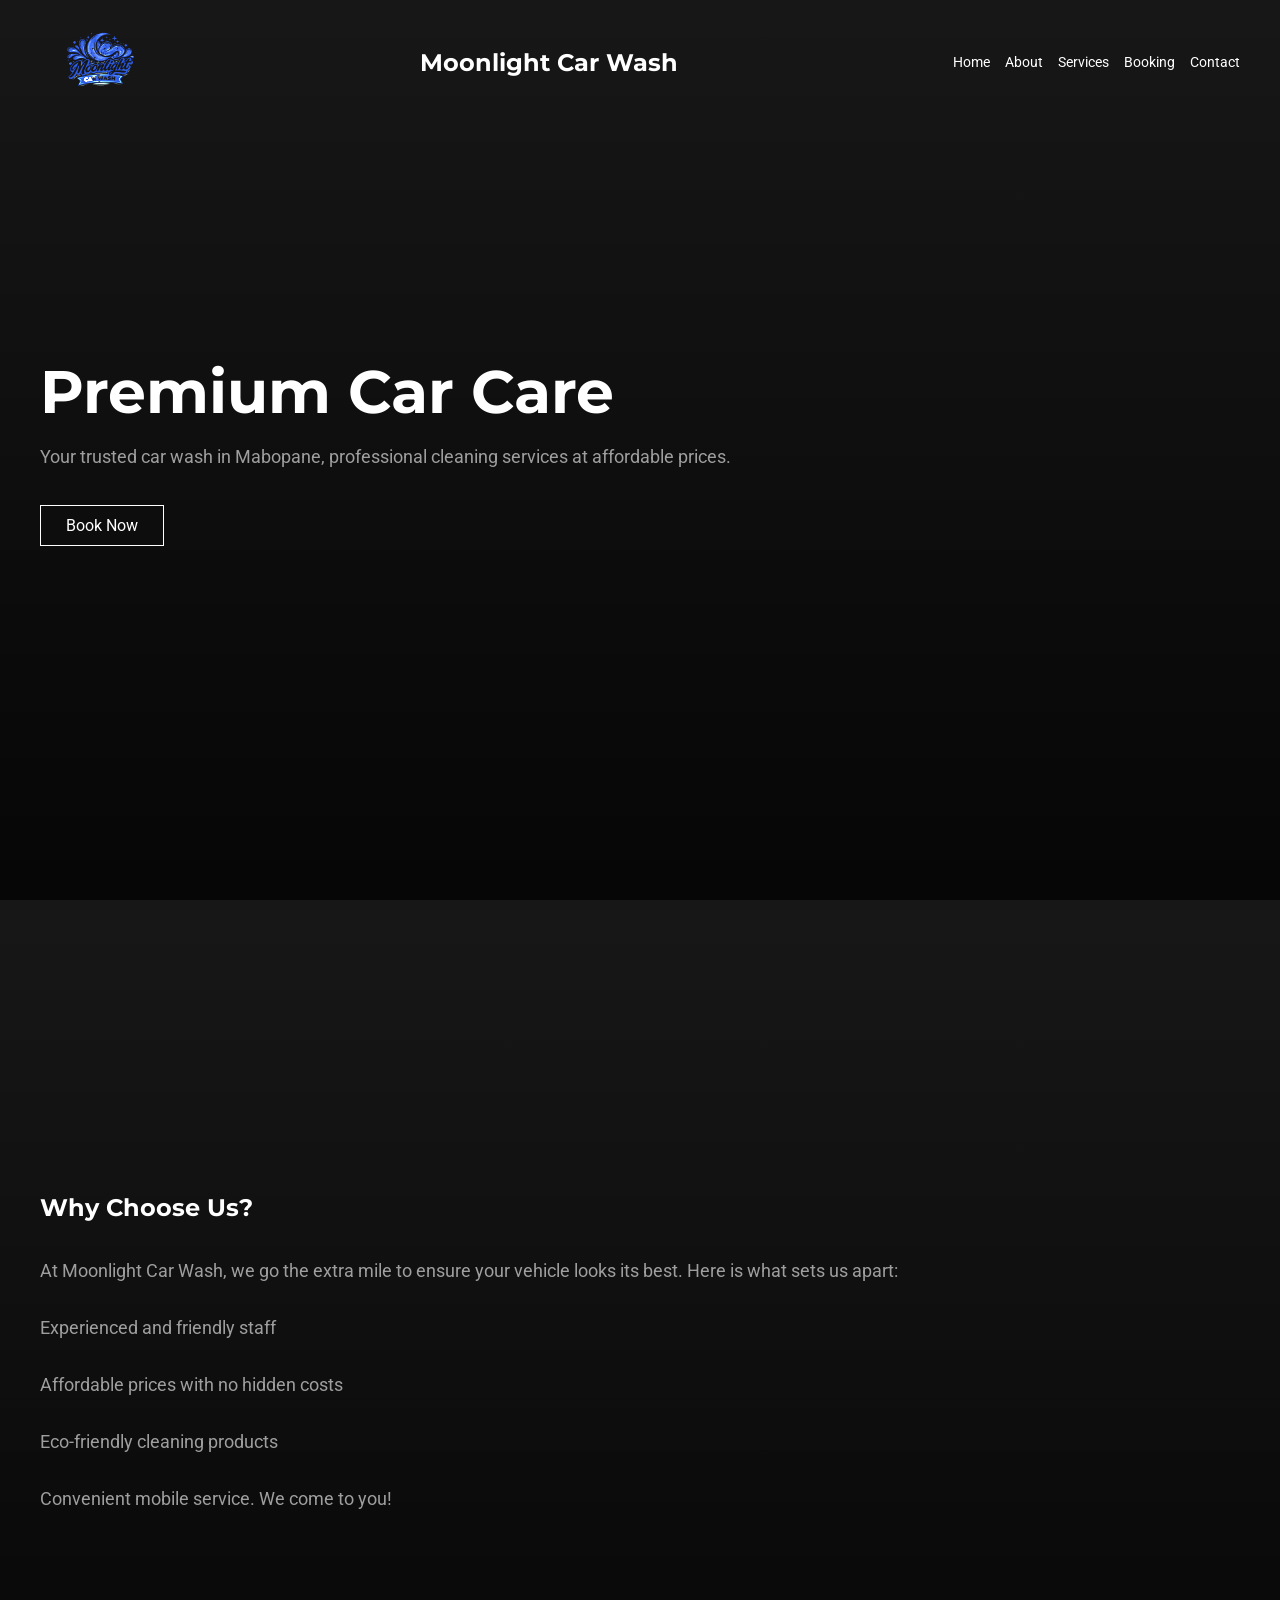
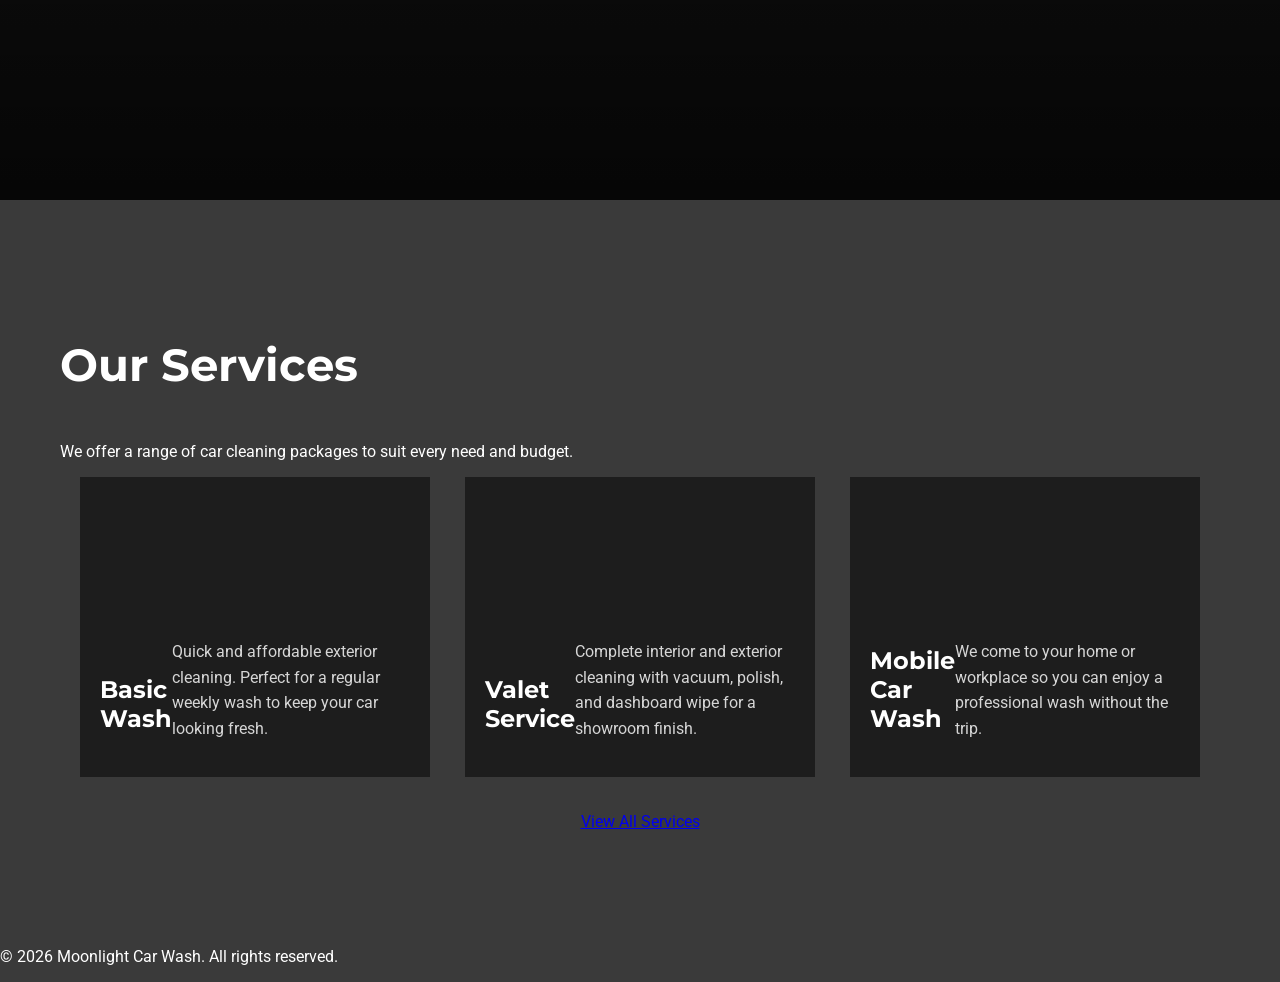
==== index.html @ 75561e0a "edited css and fixed errors" ====
<!DOCTYPE html>
<html lang="en">
<head> 
    <meta charset="UFT-8">
    <meta name="viewpoint" content="width=device-width, initial-scale=1.0">
    <title>Moonlight Car Wash</title>

    <!-- Font Awesome for social media icons -->
    <link rel="stylesheet" href="https://cdnjs.cloudflare.com/ajax/libs/font-awesome/6.5.0/css/all.min.css">
    <link rel="stylesheet" href="css/style.css">
    <link href="https://fonts.googleapis.com/css2?family=Montserrat:wght@400;700&family=Roboto&display=swap" rel="stylesheet">
    
</head>

<body>
    <!-- Header with logo and navigation menu -->

    <header id="header">
    <div class="logo">
        <img src="image/image-logo.png" style="width:120px; filter: brightness(3.5);" alt="logo">
    </div>

         <h2>Moonlight Car Wash</h2>
         <!-- Navigation links to all pages -->

         <nav> 
             <a href="index.html">Home</a>
             <a href="about.html">About</a>
             <a href="services.html">Services</a>
             <a href="booking.html">Booking</a>
             <a href="contact.html">Contact</a>
         </nav>
    </header>

    <!-- Hero section with tagline and booking link -->

    <section class="hero">
        <h1>Premium Car Care</h1>
        <p>Your trusted car wash in Mabopane, professional cleaning services at affordable prices.</p>
        <a href="booking.html" class="btn">Book Now</a>
    </section>

    <!-- Why Choose Us section -->

    <section class="hero">
        <h2>Why Choose Us?</h2>
        <p>At Moonlight Car Wash, we go the extra mile to ensure your vehicle looks its best. Here is what sets us apart:</p>
        <p>Experienced and friendly staff</p>
        <p>Affordable prices with no hidden costs</p>
        <p>Eco-friendly cleaning products</p>
        <p>Convenient mobile service. We come to you!</p>
    </section>

    <!-- Services overview section -->

    <section class="services">
        <h2>Our Services</h2>
        <p>We offer a range of car cleaning packages to suit every need and budget.</p>

        <div class="service-container">
   
            <div class=" service-box basic">
            <h3>Basic Wash</h3>
            <p>Quick and affordable exterior cleaning. Perfect for a regular weekly wash to keep your car looking fresh.</p>
        </div> 
  
        <div class="service-box valet">
            <h3>Valet Service</h3>
            <p>Complete interior and exterior cleaning with vacuum, polish, and dashboard wipe for a showroom finish.</p>
        </div>
        
        <div class="service-box mobile">
            <h3>Mobile Car Wash</h3>
            <p>We come to your home or workplace so you can enjoy a professional wash without the trip.</p>
        </div>
        <a href="services.html">View All Services</a>
    </section>


    <!-- Footer with copyright -->

    <footer>
        <p>&copy; 2026 Moonlight Car Wash. All rights reserved.</p>
    </footer>

  </body>
</html>
---- css/style.css ----
* {
    box-sizing: border-box;
}

body {
    margin: 0;
    font-family: 'Roboto', sans-serif;
    background-color: #3a3a3a;
    color: #ffffff;
    overflow-x: hidden;
}


h1, h2, h3 {
    font-family: 'Montserrat', sans-serif;
}


header {
    position: absolute;
    top: 0;
    width: 100%;

    display: flex;
    justify-content: space-between;
    align-items: center;

    padding: 20px 40px;
}


nav {
    display: flex;
    align-items: center;
}

nav a {
    color: #ffffff;
    margin-left: 15px;
    text-decoration: none;
    font-size: 14px;
}


.hero {
    height: 100vh;

    display: flex;
    flex-direction: column;
    justify-content: center;

    padding: 0 40px;

    background: linear-gradient(
        rgba(0,0,0,0.6),
        rgba(0,0,0,0.9)
    ),
    url("images/hero.jpg");

    background-size: cover;
    background-position: center;
}

.hero h1 {
    font-size: 60px;
    margin: 0;
}

.hero p {
    font-size: 18px;
    color: #9e9e9e;
}


.btn {
    margin-top: 20px;
    padding: 10px 25px;

    border: 1px solid #ffffff;
    background: transparent;
    color: #ffffff;

    text-decoration: none;
    display: inline-block;
    width: fit-content;
}

.btn:hover {
    background: #ffffff;
    color: #000000;
}


.services {
    padding: 100px 60px;
    background-color: #3a3a3a;
}

.services h2 {
    font-size: 45px;
    margin-bottom: 50px;
}


.service-container {
    display: flex;
    gap: 35px;
    justify-content: center;
    flex-wrap: wrap;
}


.service-box {
    width: 350px;
}


.service-box img {
    width: 100%;
    height: 250px;
    object-fit: cover;

    transition: 0.4s;
}

.service-box:hover img {
    transform: scale(1.03);
}


.service-box h3 {
    font-size: 24px;
    margin-top: 20px;
}

.service-box p {
    color: #d6d6d6;
    line-height: 1.6;
}

@media (max-width: 768px) {

    header {
        padding: 15px 20px;
    }

    nav {
        flex-wrap: wrap;
        justify-content: center;
    }

    nav a {
        margin: 8px;
        font-size: 12px;
    }

    .hero {
        padding: 0 20px;
    }

    .hero h1 {
        font-size: 35px;
    }

    .hero p {
        font-size: 14px;
    }

    .service-container {
        flex-direction: column;
        align-items: center;
    }

    .service-box {
        width: 90%;
    }
}

.service-box {
    width: 350px;
    height: 300px;

    display: flex;
    align-items: flex-end;
    padding: 20px;

    color: #ffffff;

    background-size: cover;
    background-position: center;

    position: relative;
    overflow: hidden;
}


.service-box::before {
    content: "";
    position: absolute;
    top: 0;
    left: 0;
    right: 0;
    bottom: 0;

    background: rgba(0, 0, 0, 0.5);
}


.service-box h3 {
    position: relative;
    z-index: 1;
    font-size: 24px;
}

.service-box p {
    position: relative;
    z-index: 1;


.basic {
    background-image: url("image/professional-washer-blue-uniform-washing-luxury-car-with-water-gun-open-air-car-wash.jpg");
}

.valet {
    background-image: url("image/car-wash-detailing-station (1).jpg");
}

.mobile {
        background-image:url("image/car-wash-detail.jpg");

}
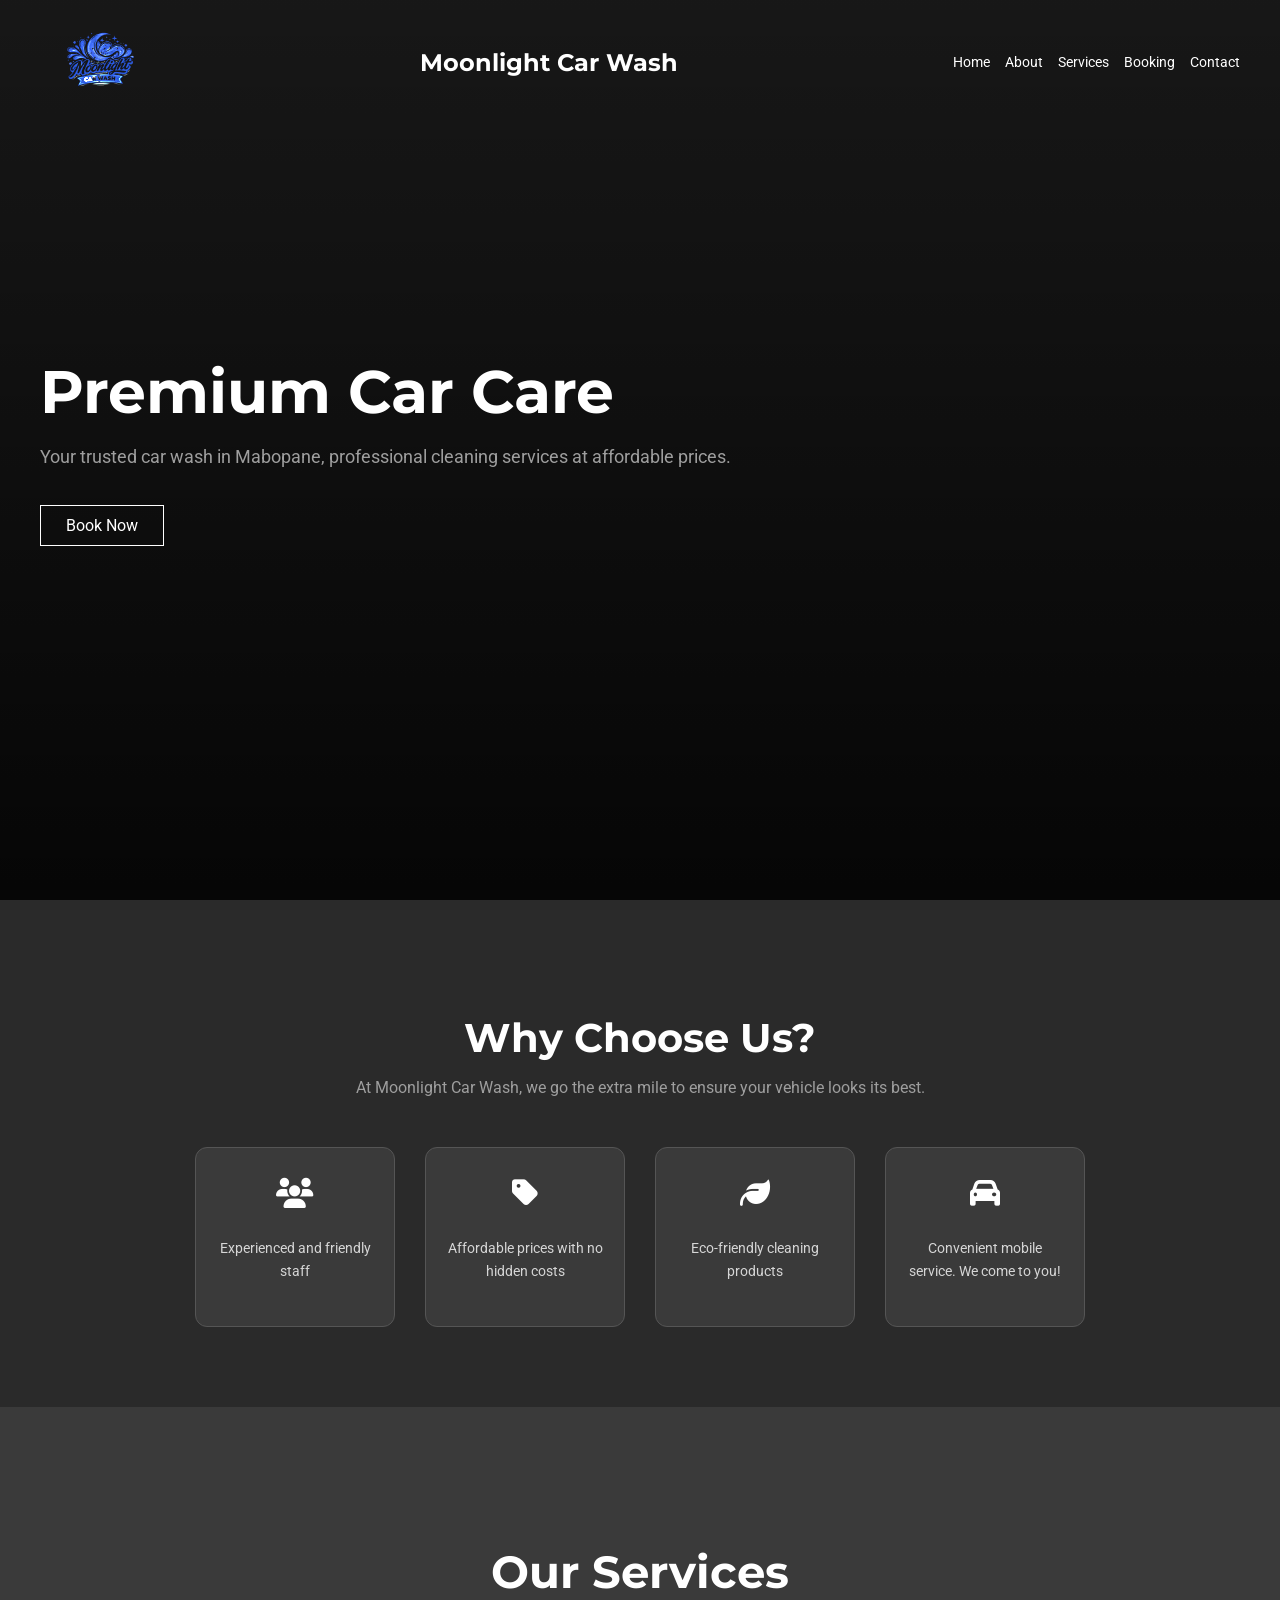
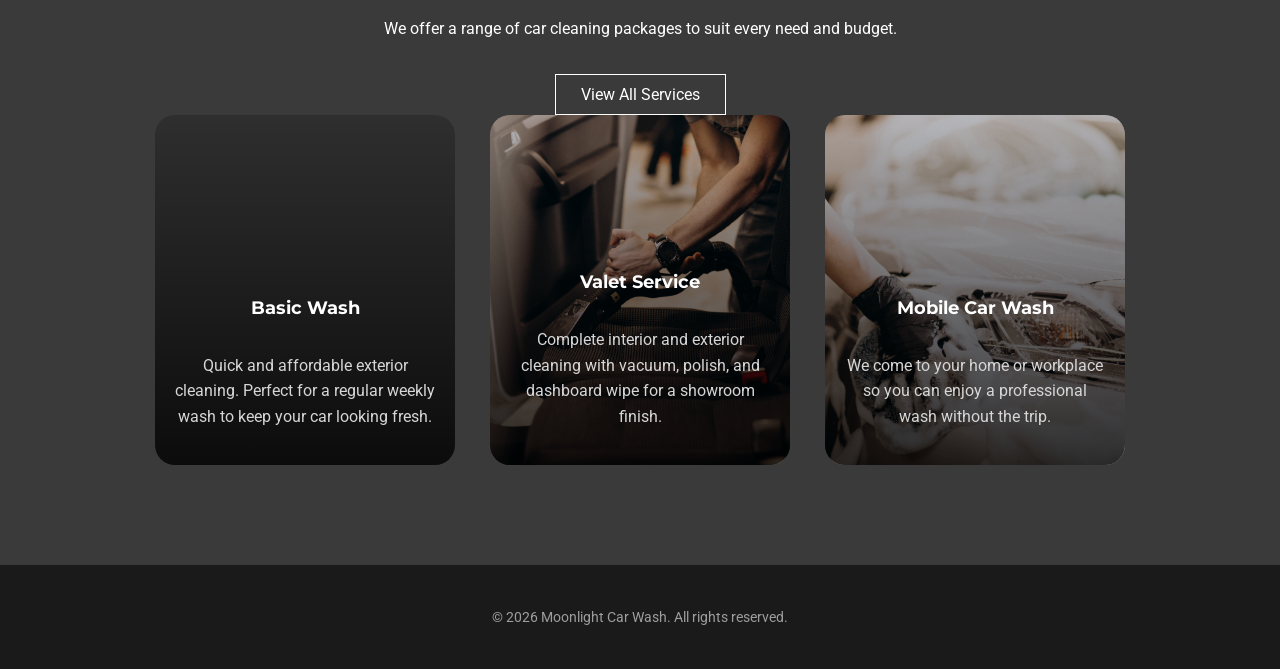
==== commit 14b7c3b9: "corrected css, htlm and renamed an image" ====
--- a/index.html
+++ b/index.html
@@ -1,38 +1,29 @@
 <!DOCTYPE html>
 <html lang="en">
 <head> 
-    <meta charset="UFT-8">
-    <meta name="viewpoint" content="width=device-width, initial-scale=1.0">
+    <meta charset="UTF-8">
+    <meta name="viewport" content="width=device-width, initial-scale=1.0">
     <title>Moonlight Car Wash</title>
-
-    <!-- Font Awesome for social media icons -->
     <link rel="stylesheet" href="https://cdnjs.cloudflare.com/ajax/libs/font-awesome/6.5.0/css/all.min.css">
     <link rel="stylesheet" href="css/style.css">
     <link href="https://fonts.googleapis.com/css2?family=Montserrat:wght@400;700&family=Roboto&display=swap" rel="stylesheet">
-    
 </head>
 
 <body>
-    <!-- Header with logo and navigation menu -->
 
-    <header id="header">
-    <div class="logo">
-        <img src="image/image-logo.png" style="width:120px; filter: brightness(3.5);" alt="logo">
-    </div>
-
-         <h2>Moonlight Car Wash</h2>
-         <!-- Navigation links to all pages -->
-
-         <nav> 
-             <a href="index.html">Home</a>
-             <a href="about.html">About</a>
-             <a href="services.html">Services</a>
-             <a href="booking.html">Booking</a>
-             <a href="contact.html">Contact</a>
-         </nav>
+    <header>
+        <div class="logo">
+            <img src="image/image-logo.png" style="width:120px; filter: brightness(3.5);" alt="logo">
+        </div>
+        <h2>Moonlight Car Wash</h2>
+        <nav> 
+            <a href="index.html">Home</a>
+            <a href="about.html">About</a>
+            <a href="services.html">Services</a>
+            <a href="booking.html">Booking</a>
+            <a href="contact.html">Contact</a>
+        </nav>
     </header>
-
-    <!-- Hero section with tagline and booking link -->
 
     <section class="hero">
         <h1>Premium Car Care</h1>
@@ -40,48 +31,53 @@
         <a href="booking.html" class="btn">Book Now</a>
     </section>
 
-    <!-- Why Choose Us section -->
-
-    <section class="hero">
+    <section class="why-us">
         <h2>Why Choose Us?</h2>
-        <p>At Moonlight Car Wash, we go the extra mile to ensure your vehicle looks its best. Here is what sets us apart:</p>
-        <p>Experienced and friendly staff</p>
-        <p>Affordable prices with no hidden costs</p>
-        <p>Eco-friendly cleaning products</p>
-        <p>Convenient mobile service. We come to you!</p>
+        <p>At Moonlight Car Wash, we go the extra mile to ensure your vehicle looks its best.</p>
+        <div class="why-container">
+            <div class="why-box">
+                <i class="fa fa-users"></i>
+                <p>Experienced and friendly staff</p>
+            </div>
+            <div class="why-box">
+                <i class="fa fa-tag"></i>
+                <p>Affordable prices with no hidden costs</p>
+            </div>
+            <div class="why-box">
+                <i class="fa fa-leaf"></i>
+                <p>Eco-friendly cleaning products</p>
+            </div>
+            <div class="why-box">
+                <i class="fa fa-car"></i>
+                <p>Convenient mobile service. We come to you!</p>
+            </div>
+        </div>
     </section>
-
-    <!-- Services overview section -->
 
     <section class="services">
         <h2>Our Services</h2>
         <p>We offer a range of car cleaning packages to suit every need and budget.</p>
+        <a href="services.html" class="btn">View All Services</a>
 
         <div class="service-container">
-   
-            <div class=" service-box basic">
-            <h3>Basic Wash</h3>
-            <p>Quick and affordable exterior cleaning. Perfect for a regular weekly wash to keep your car looking fresh.</p>
-        </div> 
-  
-        <div class="service-box valet">
-            <h3>Valet Service</h3>
-            <p>Complete interior and exterior cleaning with vacuum, polish, and dashboard wipe for a showroom finish.</p>
+            <div class="service-box basic">
+                <h3>Basic Wash</h3>
+                <p>Quick and affordable exterior cleaning. Perfect for a regular weekly wash to keep your car looking fresh.</p>
+            </div>
+            <div class="service-box valet">
+                <h3>Valet Service</h3>
+                <p>Complete interior and exterior cleaning with vacuum, polish, and dashboard wipe for a showroom finish.</p>
+            </div>
+            <div class="service-box mobile">
+                <h3>Mobile Car Wash</h3>
+                <p>We come to your home or workplace so you can enjoy a professional wash without the trip.</p>
+            </div>
         </div>
-        
-        <div class="service-box mobile">
-            <h3>Mobile Car Wash</h3>
-            <p>We come to your home or workplace so you can enjoy a professional wash without the trip.</p>
-        </div>
-        <a href="services.html">View All Services</a>
     </section>
-
-
-    <!-- Footer with copyright -->
 
     <footer>
         <p>&copy; 2026 Moonlight Car Wash. All rights reserved.</p>
     </footer>
 
-  </body>
+</body>
 </html>
--- a/css/style.css
+++ b/css/style.css
@@ -28,6 +28,10 @@
     align-items: center;
 
     padding: 20px 40px;
+}
+
+.page-content { 
+    margin-top: 100px;
 }
 
 
@@ -96,11 +100,12 @@
 .services {
     padding: 100px 60px;
     background-color: #3a3a3a;
+    text-align: center;
 }
 
 .services h2 {
     font-size: 45px;
-    margin-bottom: 50px;
+    margin-bottom: 20px;
 }
 
 
@@ -177,57 +182,113 @@
         width: 90%;
     }
 }
-
 .service-box {
-    width: 350px;
-    height: 300px;
-
-    display: flex;
-    align-items: flex-end;
+    width: 300px;
+    height: 350px;
+    border-radius: 20px;
+    overflow: hidden;
+    display: flex;
+    flex-direction: column;
+    justify-content: flex-end;
     padding: 20px;
-
-    color: #ffffff;
-
+    color: #ffffff;
     background-size: cover;
     background-position: center;
-
     position: relative;
-    overflow: hidden;
-}
-
+}
 
 .service-box::before {
     content: "";
     position: absolute;
-    top: 0;
-    left: 0;
-    right: 0;
-    bottom: 0;
-
-    background: rgba(0, 0, 0, 0.5);
-}
-
+    inset: 0;
+    background: linear-gradient(
+        to top,
+        rgba(0, 0, 0, 0.8),
+        rgba(0, 0, 0, 0.2)
+    );
+}
 
 .service-box h3 {
     position: relative;
     z-index: 1;
-    font-size: 24px;
+    font-size: 18px;
 }
 
 .service-box p {
     position: relative;
     z-index: 1;
-
+}
 
 .basic {
-    background-image: url("image/professional-washer-blue-uniform-washing-luxury-car-with-water-gun-open-air-car-wash.jpg");
+    background-image: url("../image/professional-washer-blue-uniform-washing-luxury-car-with-water-gun-open-air-car-wash.jpg");
 }
 
 .valet {
-    background-image: url("image/car-wash-detailing-station (1).jpg");
+    background-image: url("../image/car-wash-detailing-station (1).jpg");
 }
 
 .mobile {
-        background-image:url("image/car-wash-detail.jpg");
-
-}+    background-image: url("../image/car-wash-detail.jpg");
+}
+
+.section {
+    padding-top: 120px;
+}
+
+.service .btn {
+    margin-bottom: 40px;
+    display: inline-block;
+}
+
+.why-us {
+    padding: 80px 60px;
+    background-color: #2a2a2a;
+    text-align: center;
+}
+
+.why-us h2 {
+    font-size: 40px;
+    margin-bottom: 15px;
+}
+
+.why-us > p {
+    color: #9e9e9e;
+    margin-bottom: 50px;
+}
+
+.why-container {
+    display: flex;
+    justify-content: center;
+    gap: 30px;
+    flex-wrap: wrap;
+}
+
+.why-box {
+    background-color: #3a3a3a;
+    border: 1px solid #555;
+    border-radius: 12px;
+    padding: 30px 20px;
+    width: 200px;
+    text-align: center;
+}
+
+.why-box i {
+    font-size: 30px;
+    margin-bottom: 15px;
+    color: #ffffff;
+}
+
+.why-box p {
+    color: #d6d6d6;
+    font-size: 14px;
+    line-height: 1.6;
+}
+
+footer {
+    background-color: #1a1a1a;
+    text-align: center;
+    padding: 30px;
+    color: #9e9e9e;
+    font-size: 14px;
+}
+
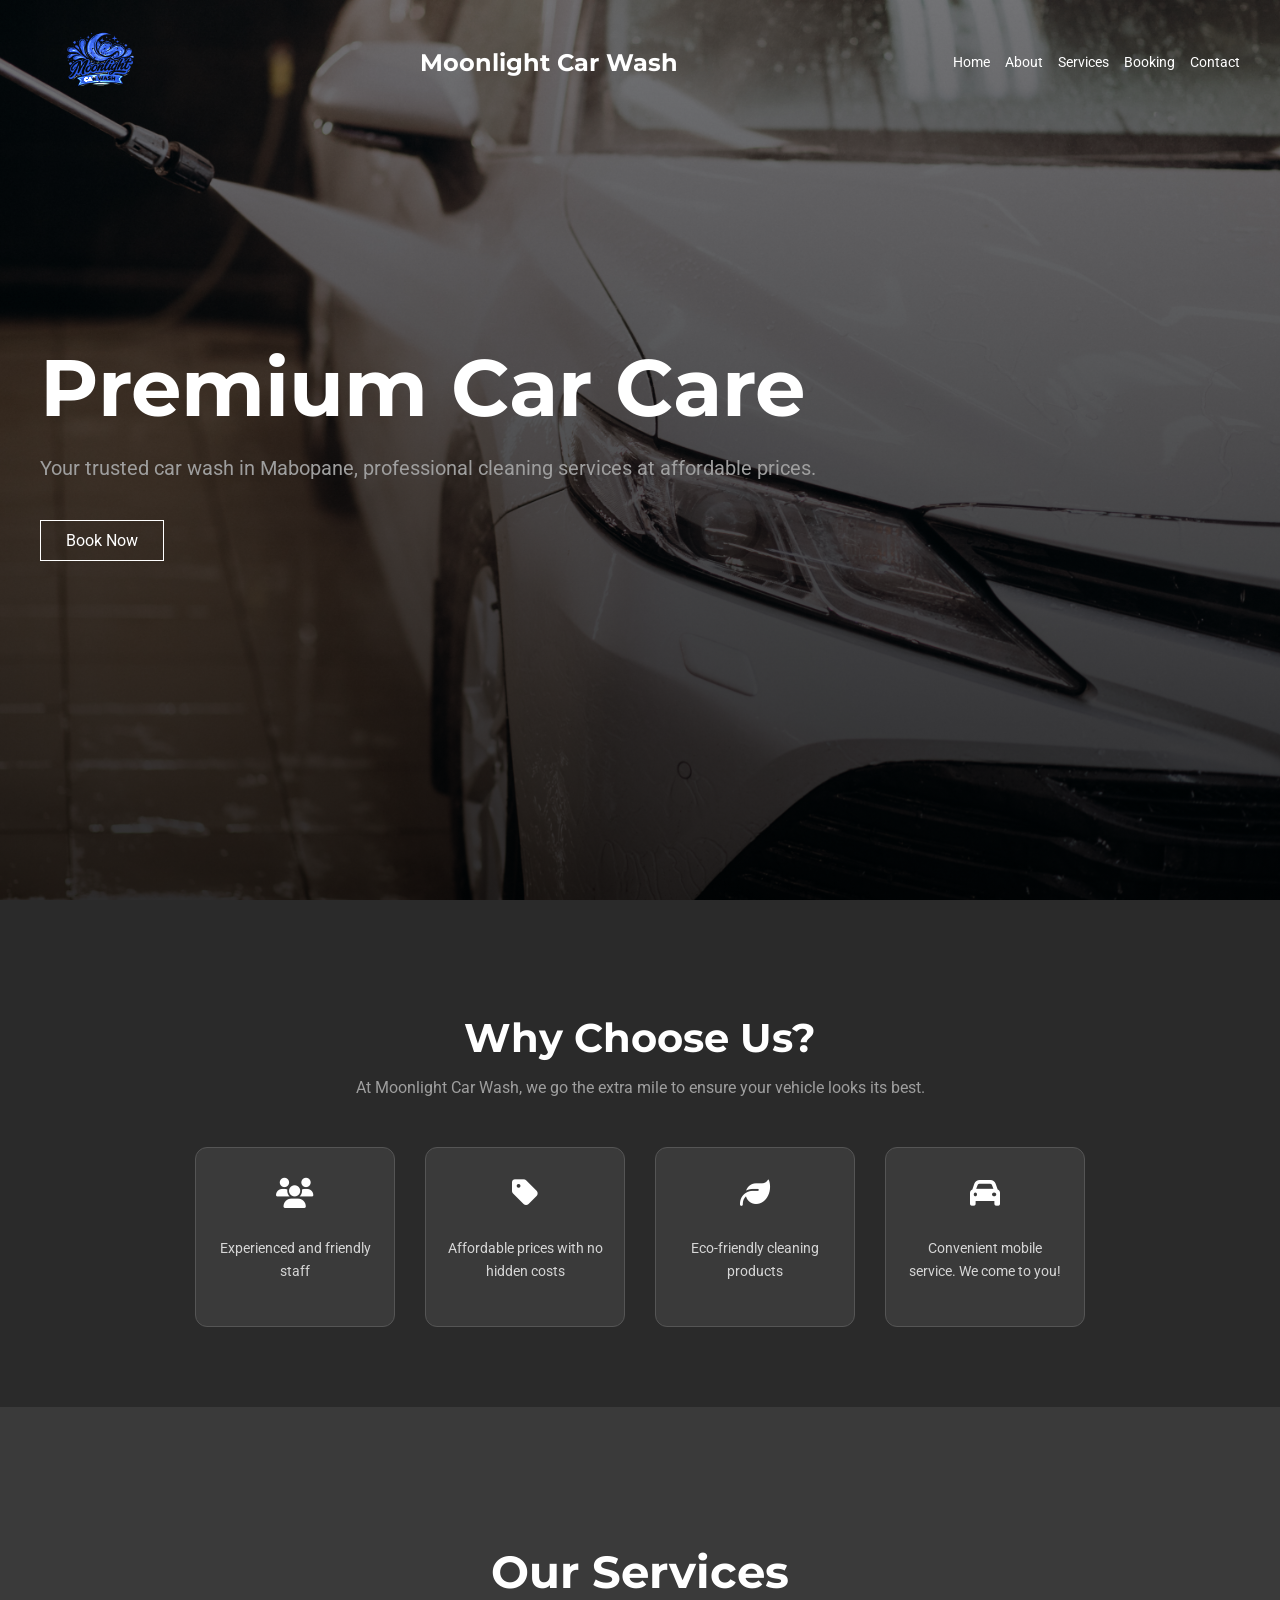
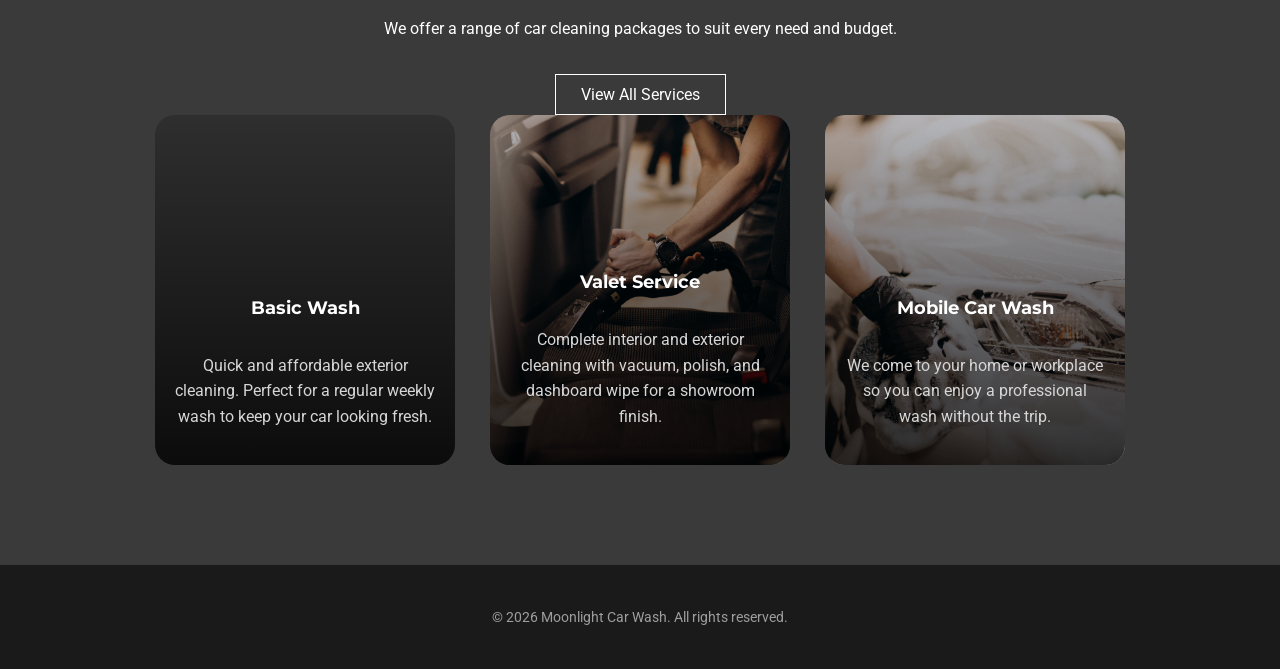
==== commit fb5e6cbe: "edited html by linking it to my javascript" ====
--- a/index.html
+++ b/index.html
@@ -16,7 +16,13 @@
             <img src="image/image-logo.png" style="width:120px; filter: brightness(3.5);" alt="logo">
         </div>
         <h2>Moonlight Car Wash</h2>
-        <nav> 
+
+        <div class="hamburger" id="hamburger">
+            <span></span>
+            <span></span>
+            <span></span>
+        </div>
+        <nav id="nav-menu"> 
             <a href="index.html">Home</a>
             <a href="about.html">About</a>
             <a href="services.html">Services</a>
@@ -79,5 +85,7 @@
         <p>&copy; 2026 Moonlight Car Wash. All rights reserved.</p>
     </footer>
 
+    <script src="javascript/script.js"></script>
+
 </body>
 </html>
--- a/css/style.css
+++ b/css/style.css
@@ -292,3 +292,585 @@
     font-size: 14px;
 }
 
+.hero {
+    height: 100vh;
+    display: flex;
+    flex-direction: column;
+    justify-content: center;
+    padding: 0 40px;
+    background: linear-gradient(
+        rgba(0,0,0,0.5),
+        rgba(0,0,0,0.8)
+    ),
+    url("../image/car-wash-spray.jpg");
+    background-size: cover;
+    background-position: center;
+}
+
+.hero h1 {
+    font-size: 80px;
+    margin: 0;
+}
+
+.hero p {
+    font-size: 20px;
+    color: #9e9e9e;
+}
+
+.page-content {
+    padding: 140px 60px 80px;
+}
+
+.page-content h1 {
+    font-size: 50px;
+    margin-bottom: 10px;
+}
+
+.page-subtitle {
+    color: #9e9e9e;
+    margin-bottom: 60px;
+    font-size: 16px;
+}
+
+.pricing-container {
+    display: flex;
+    flex-direction: column;
+    gap: 40px;
+}
+
+.pricing-box {
+    display: flex;
+    gap: 40px;
+    background-color: #2a2a2a;
+    border-radius: 16px;
+    overflow: hidden;
+    align-items: center;
+}
+
+.pricing-box img {
+    width: 350px;
+    height: 250px;
+    object-fit: cover;
+    flex-shrink: 0;
+}
+
+.pricing-info {
+    padding: 30px;
+}
+
+.pricing-info h2 {
+    font-size: 28px;
+    margin-bottom: 10px;
+}
+
+.pricing-info p {
+    color: #d6d6d6;
+    line-height: 1.6;
+}
+
+.pricing-info ul {
+    color: #d6d6d6;
+    line-height: 2;
+    padding-left: 20px;
+    margin-bottom: 20px;
+}
+
+.price {
+    font-size: 28px;
+    font-weight: bold;
+    color: #ffffff;
+    margin-bottom: 20px;
+}
+
+.additional-services {
+    margin-top: 80px;
+    text-align: center;
+}
+
+.additional-services h2 {
+    font-size: 36px;
+    margin-bottom: 40px;
+}
+
+.additional-container {
+    display: flex;
+    justify-content: center;
+    gap: 30px;
+    flex-wrap: wrap;
+}
+
+.additional-box {
+    background-color: #2a2a2a;
+    border-radius: 12px;
+    padding: 40px 30px;
+    width: 200px;
+    text-align: center;
+}
+
+.additional-box i {
+    font-size: 35px;
+    margin-bottom: 15px;
+    color: #ffffff;
+}
+
+.additional-box p {
+    color: #d6d6d6;
+    font-size: 16px;
+}
+
+@media (max-width: 768px) {
+    .pricing-box {
+        flex-direction: column;
+    }
+
+    .pricing-box img {
+        width: 100%;
+        height: 200px;
+    }
+
+    .page-content {
+        padding: 120px 20px 60px;
+    }
+}
+
+.about-hero {
+    background: linear-gradient(
+        rgba(0,0,0,0.6),
+        rgba(0,0,0,0.9)
+    ),
+    url("../image/car-wash-spray.jpg");
+    background-size: cover;
+    background-position: center;
+    height: 400px;
+    display: flex;
+    flex-direction: column;
+    justify-content: center;
+    align-items: center;
+    text-align: center;
+    padding: 0 40px;
+}
+
+.about-hero h1 {
+    font-size: 60px;
+    margin: 0;
+}
+
+.about-hero p {
+    color: #9e9e9e;
+    font-size: 18px;
+    margin-top: 15px;
+}
+
+.about-story {
+    padding: 80px 60px;
+    background-color: #2a2a2a;
+}
+
+.about-text h2 {
+    font-size: 36px;
+    margin-bottom: 20px;
+}
+
+.about-text p {
+    color: #d6d6d6;
+    line-height: 1.8;
+    margin-bottom: 20px;
+    max-width: 800px;
+}
+
+.about-cards {
+    display: flex;
+    gap: 30px;
+    padding: 80px 60px;
+    background-color: #3a3a3a;
+    flex-wrap: wrap;
+}
+
+.about-card {
+    flex: 1;
+    min-width: 280px;
+    background-color: #2a2a2a;
+    border-radius: 16px;
+    padding: 40px 30px;
+}
+
+.about-card i {
+    font-size: 35px;
+    margin-bottom: 20px;
+    color: #ffffff;
+}
+
+.about-card h2 {
+    font-size: 26px;
+    margin-bottom: 15px;
+}
+
+.about-card p {
+    color: #d6d6d6;
+    line-height: 1.8;
+}
+
+.about-values {
+    padding: 80px 60px;
+    background-color: #2a2a2a;
+    text-align: center;
+}
+
+.about-values h2 {
+    font-size: 40px;
+    margin-bottom: 50px;
+}
+
+.values-container {
+    display: flex;
+    justify-content: center;
+    gap: 30px;
+    flex-wrap: wrap;
+}
+
+.value-box {
+    background-color: #3a3a3a;
+    border-radius: 12px;
+    padding: 40px 25px;
+    width: 220px;
+    text-align: center;
+}
+
+.value-box i {
+    font-size: 35px;
+    margin-bottom: 15px;
+    color: #ffffff;
+}
+
+.value-box h3 {
+    font-size: 20px;
+    margin-bottom: 10px;
+}
+
+.value-box p {
+    color: #d6d6d6;
+    font-size: 14px;
+    line-height: 1.6;
+}
+
+@media (max-width: 768px) {
+    .about-hero h1 {
+        font-size: 40px;
+    }
+
+    .about-story,
+    .about-cards,
+    .about-values {
+        padding: 60px 20px;
+    }
+
+    .about-cards {
+        flex-direction: column;
+    }
+}
+
+.booking-hero {
+    background: linear-gradient(
+        rgba(0,0,0,0.6),
+        rgba(0,0,0,0.9)
+    ),
+    url("../image/car-wash-spray.jpg");
+    background-size: cover;
+    background-position: center;
+    height: 350px;
+    display: flex;
+    flex-direction: column;
+    justify-content: center;
+    align-items: center;
+    text-align: center;
+    padding: 0 40px;
+}
+
+.booking-hero h1 {
+    font-size: 55px;
+    margin: 0;
+}
+
+.booking-hero p {
+    color: #9e9e9e;
+    font-size: 18px;
+    margin-top: 15px;
+}
+
+.booking-section {
+    padding: 80px 60px;
+    background-color: #3a3a3a;
+    display: flex;
+    justify-content: center;
+}
+
+.booking-form {
+    background-color: #2a2a2a;
+    border-radius: 16px;
+    padding: 50px;
+    width: 100%;
+    max-width: 600px;
+}
+
+.booking-form h2 {
+    font-size: 28px;
+    margin-bottom: 30px;
+}
+
+.form-group {
+    margin-bottom: 25px;
+    display: flex;
+    flex-direction: column;
+}
+
+.form-group label {
+    font-size: 14px;
+    margin-bottom: 8px;
+    color: #9e9e9e;
+    font-family: 'Montserrat', sans-serif;
+}
+
+.form-group input,
+.form-group select,
+.form-group textarea {
+    background-color: #3a3a3a;
+    border: 1px solid #555;
+    border-radius: 8px;
+    padding: 12px 15px;
+    color: #ffffff;
+    font-size: 14px;
+    font-family: 'Roboto', sans-serif;
+    outline: none;
+}
+
+.form-group input:focus,
+.form-group select:focus,
+.form-group textarea:focus {
+    border-color: #ffffff;
+}
+
+.form-group textarea {
+    height: 120px;
+    resize: vertical;
+}
+
+.form-group select option {
+    background-color: #2a2a2a;
+}
+
+.booking-form .btn {
+    width: 100%;
+    text-align: center;
+    padding: 15px;
+    font-size: 16px;
+    cursor: pointer;
+    font-family: 'Montserrat', sans-serif;
+}
+
+@media (max-width: 768px) {
+    .booking-section {
+        padding: 60px 20px;
+    }
+
+    .booking-form {
+        padding: 30px 20px;
+    }
+
+    .booking-hero h1 {
+        font-size: 36px;
+    }
+}
+
+.contact-hero {
+    background: linear-gradient(
+        rgba(0,0,0,0.6),
+        rgba(0,0,0,0.9)
+    ),
+    url("../image/car-wash-spray.jpg");
+    background-size: cover;
+    background-position: center;
+    height: 350px;
+    display: flex;
+    flex-direction: column;
+    justify-content: center;
+    align-items: center;
+    text-align: center;
+    padding: 0 40px;
+}
+
+.contact-hero h1 {
+    font-size: 55px;
+    margin: 0;
+}
+
+.contact-hero p {
+    color: #9e9e9e;
+    font-size: 18px;
+    margin-top: 15px;
+}
+
+.contact-section {
+    display: flex;
+    gap: 40px;
+    padding: 80px 60px;
+    background-color: #3a3a3a;
+    flex-wrap: wrap;
+}
+
+.contact-info {
+    flex: 1;
+    min-width: 280px;
+    display: flex;
+    flex-direction: column;
+    gap: 30px;
+}
+
+.contact-info h2 {
+    font-size: 28px;
+    margin-bottom: 10px;
+}
+
+.contact-detail {
+    display: flex;
+    align-items: flex-start;
+    gap: 20px;
+    background-color: #2a2a2a;
+    border-radius: 12px;
+    padding: 20px;
+}
+
+.contact-detail i {
+    font-size: 22px;
+    color: #ffffff;
+    margin-top: 4px;
+}
+
+.contact-detail h3 {
+    font-size: 16px;
+    margin: 0 0 5px;
+}
+
+.contact-detail p {
+    color: #d6d6d6;
+    margin: 0;
+    font-size: 14px;
+}
+
+.social-links h3 {
+    font-size: 18px;
+    margin-bottom: 15px;
+}
+
+.social-icons {
+    display: flex;
+    gap: 15px;
+}
+
+.social-icons a {
+    background-color: #2a2a2a;
+    color: #ffffff;
+    width: 45px;
+    height: 45px;
+    border-radius: 50%;
+    display: flex;
+    align-items: center;
+    justify-content: center;
+    font-size: 18px;
+    text-decoration: none;
+    transition: background 0.3s;
+}
+
+.social-icons a:hover {
+    background-color: #ffffff;
+    color: #000000;
+}
+
+.contact-form {
+    flex: 1;
+    min-width: 280px;
+    background-color: #2a2a2a;
+    border-radius: 16px;
+    padding: 40px;
+}
+
+.contact-form h2 {
+    font-size: 28px;
+    margin-bottom: 30px;
+}
+
+.contact-form .btn {
+    width: 100%;
+    text-align: center;
+    padding: 15px;
+    font-size: 16px;
+    cursor: pointer;
+    font-family: 'Montserrat', sans-serif;
+}
+
+.map-section {
+    padding: 60px;
+    background-color: #2a2a2a;
+}
+
+.map-section h2 {
+    font-size: 36px;
+    margin-bottom: 30px;
+    text-align: center;
+}
+
+@media (max-width: 768px) {
+    .contact-section {
+        flex-direction: column;
+        padding: 60px 20px;
+    }
+
+    .contact-hero h1 {
+        font-size: 36px;
+    }
+
+    .map-section {
+        padding: 40px 20px;
+    }
+}
+
+.hamburger {
+    display: none;
+    flex-direction: column;
+    gap: 5px;
+    cursor: pointer;
+    z-index: 200;
+}
+
+.hamburger span {
+    width: 25px;
+    height: 3px;
+    background-color: #ffffff;
+}
+
+@media (max-width: 768px) {
+    .hamburger {
+        display: flex;
+    }
+
+    nav {
+        position: fixed;
+        top: 0;
+        right: -100%;
+        height: 100vh;
+        width: 250px;
+        background-color: #1a1a1a;
+        flex-direction: column;
+        justify-content: center;
+        align-items: center;
+        transition: right 0.4s ease;
+    }
+
+    nav.active {
+        right: 0;
+    }
+
+    nav a {
+        margin: 15px 0;
+        font-size: 18px;
+    }
+}
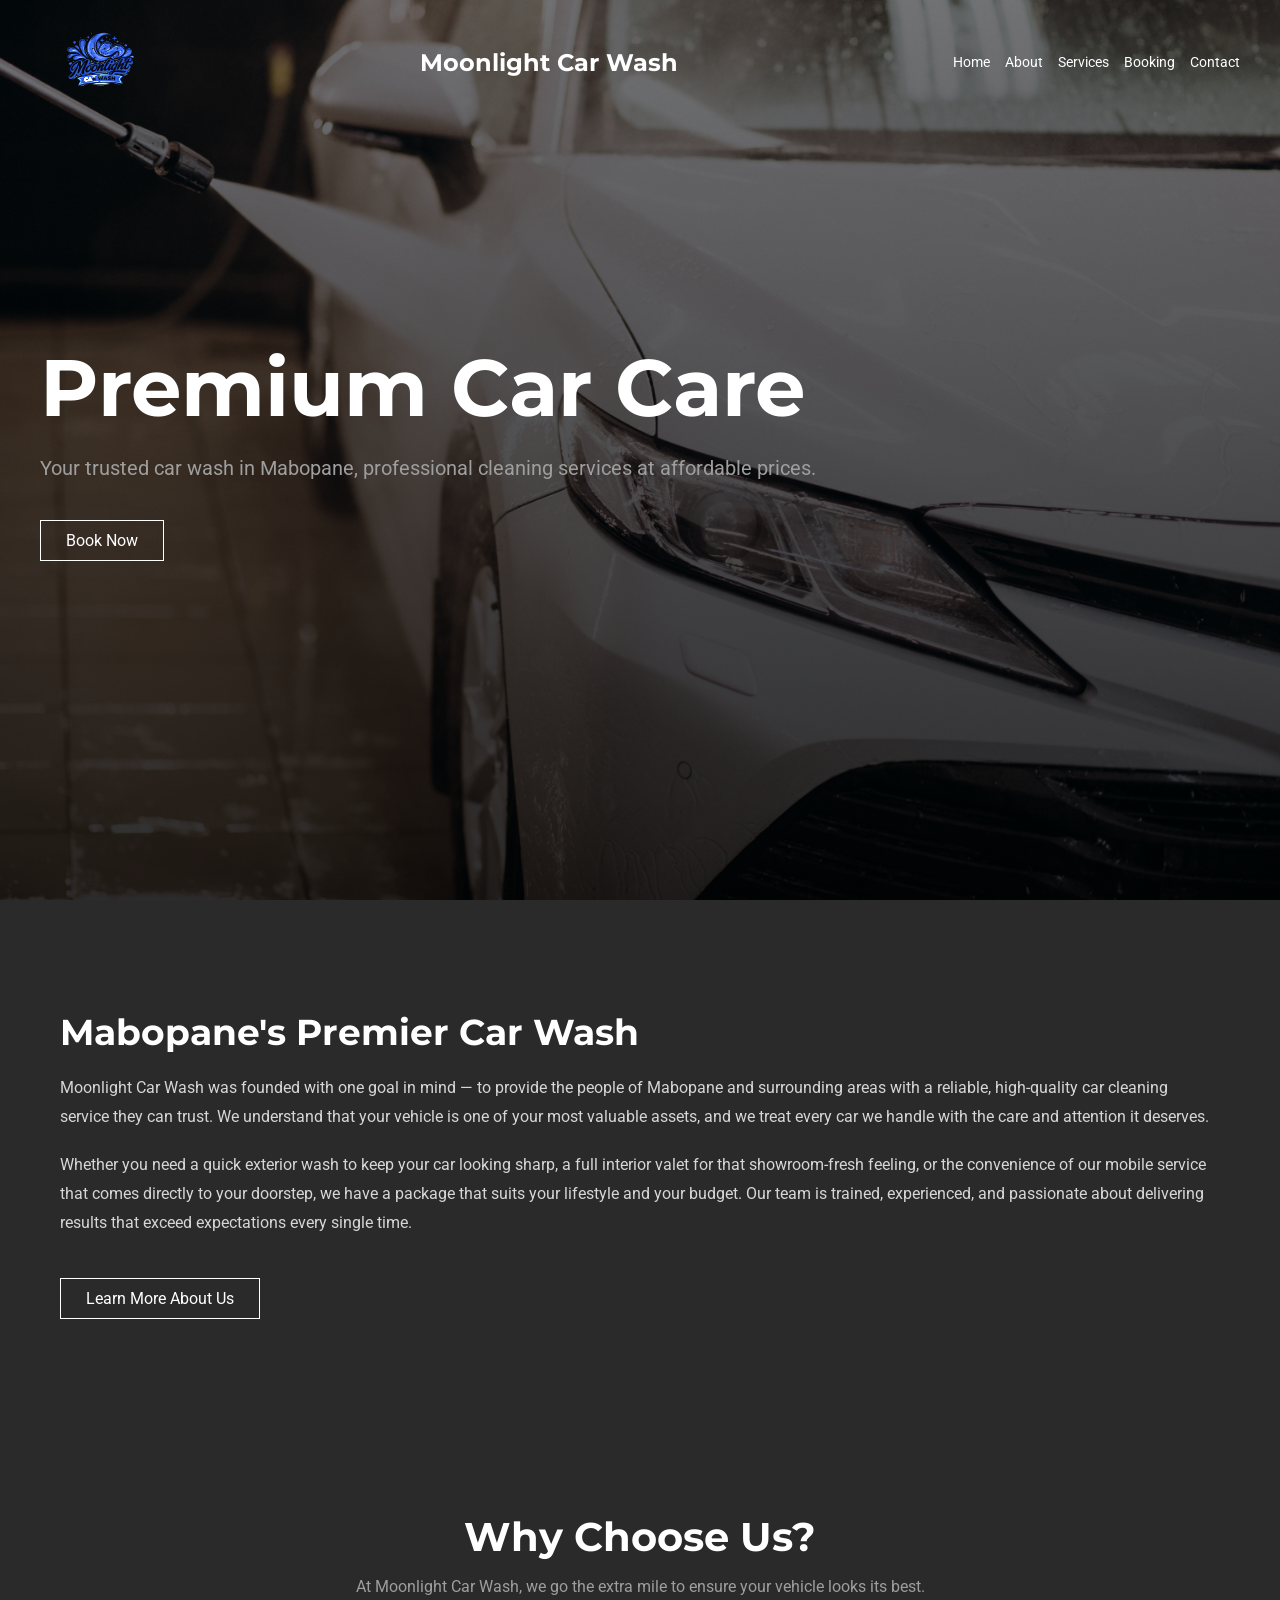
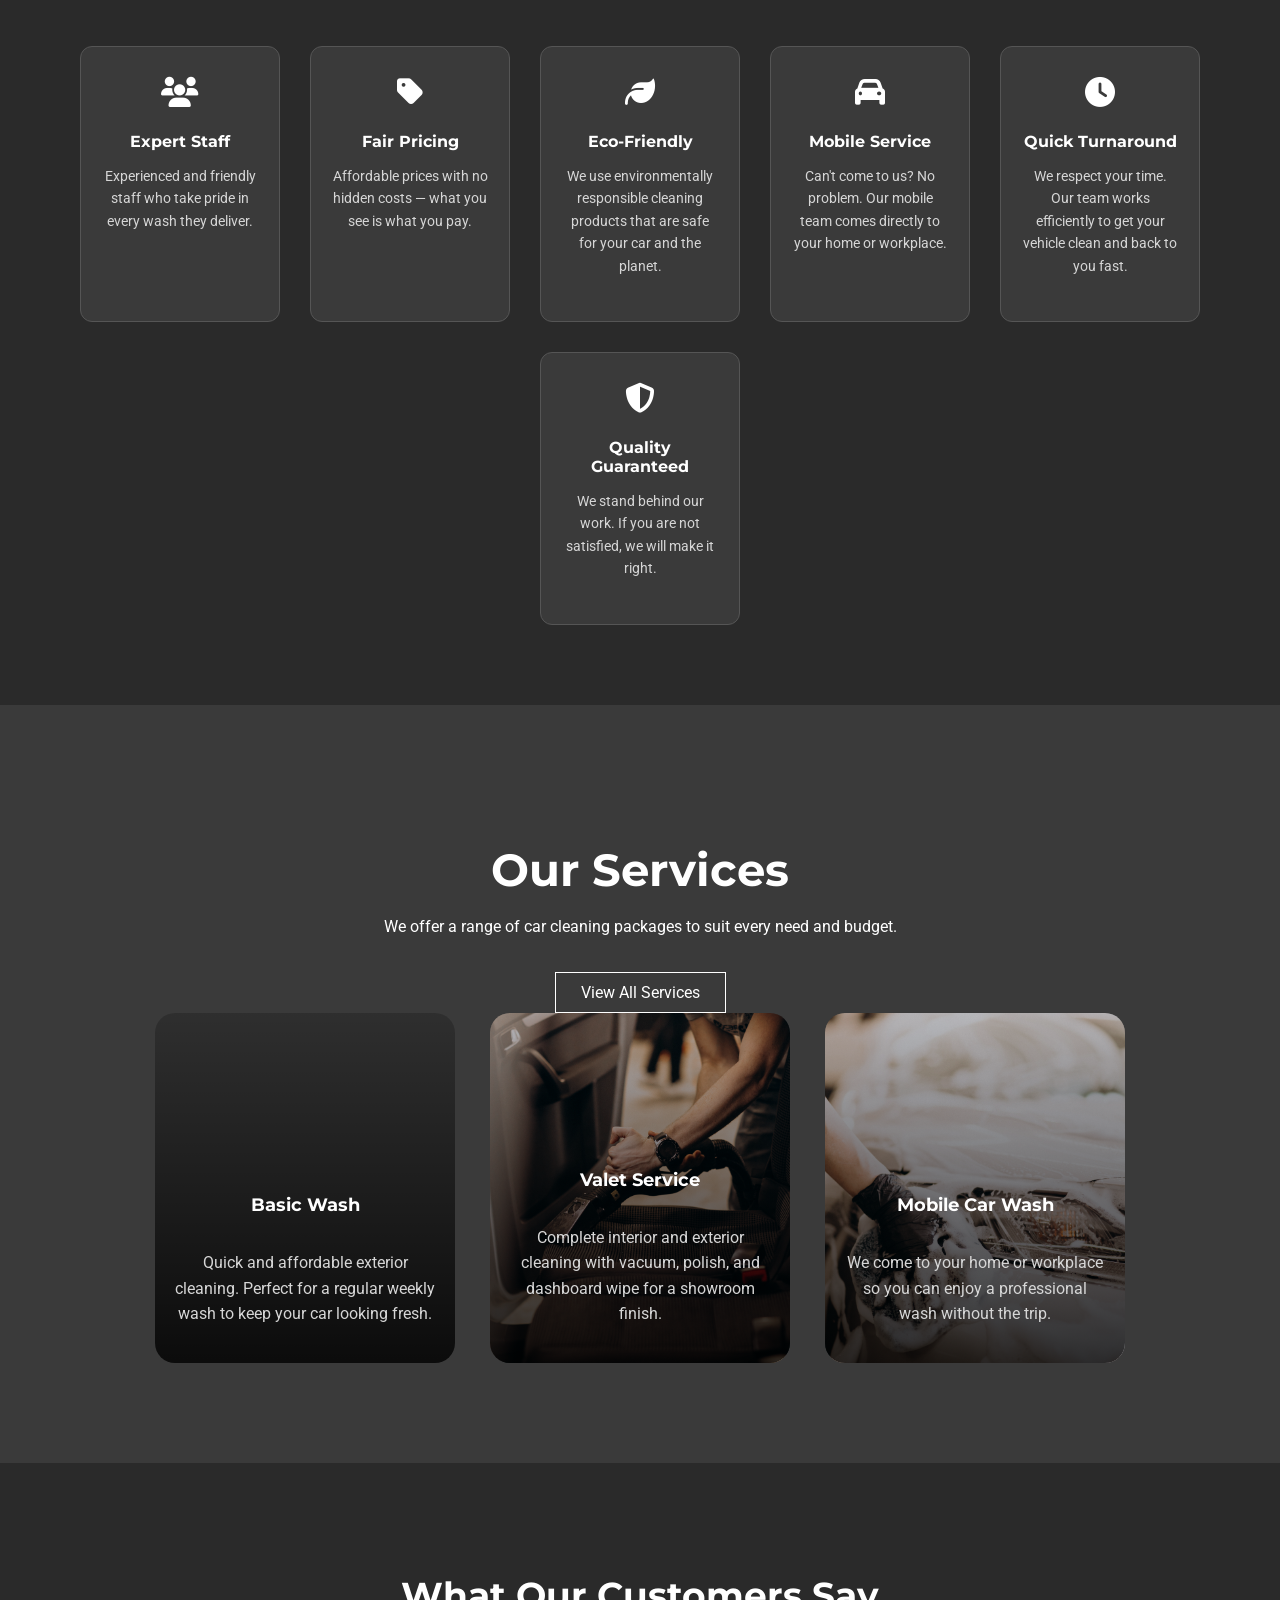
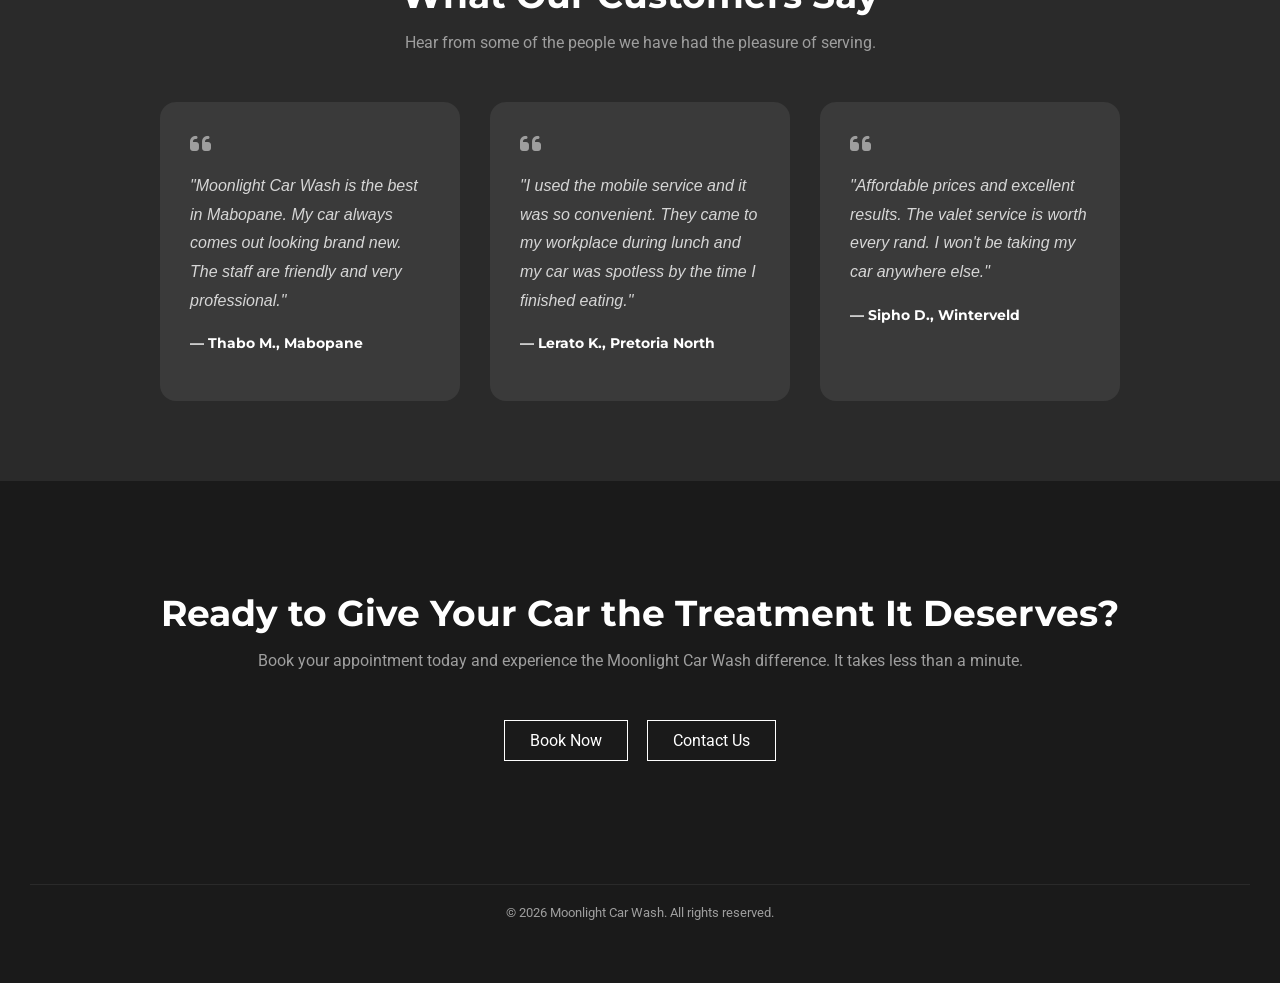
==== commit d126d0eb: "addede more content" ====
--- a/index.html
+++ b/index.html
@@ -3,7 +3,11 @@
 <head> 
     <meta charset="UTF-8">
     <meta name="viewport" content="width=device-width, initial-scale=1.0">
-    <title>Moonlight Car Wash</title>
+    <title>Moonlight Car Wash | Professional Car Cleaning in Mabopane</title>
+
+    <meta name="description" content="Moonlight Car Wash offers professional car cleaning services in Mabopane, including basic wash, valet service, and mobile car wash at affordable prices.">
+    <meta name="keywords" content="car wash Mabopane, mobile car wash, valet service, car cleaning South Africa">
+
     <link rel="stylesheet" href="https://cdnjs.cloudflare.com/ajax/libs/font-awesome/6.5.0/css/all.min.css">
     <link rel="stylesheet" href="css/style.css">
     <link href="https://fonts.googleapis.com/css2?family=Montserrat:wght@400;700&family=Roboto&display=swap" rel="stylesheet">
@@ -13,7 +17,7 @@
 
     <header>
         <div class="logo">
-            <img src="image/image-logo.png" style="width:120px; filter: brightness(3.5);" alt="logo">
+            <img src="image/image-logo.png" style="width:120px; filter: brightness(3.5);" alt="Moonlight Car Wash logo">
         </div>
         <h2>Moonlight Car Wash</h2>
 
@@ -32,37 +36,60 @@
     </header>
 
     <section class="hero">
-        <h1>Premium Car Care</h1>
-        <p>Your trusted car wash in Mabopane, professional cleaning services at affordable prices.</p>
+        <h1 class="fade-heading">Premium Car Care</h1>
+        <p class="fade-heading">Your trusted car wash in Mabopane, professional cleaning services at affordable prices.</p>
         <a href="booking.html" class="btn">Book Now</a>
     </section>
 
+    <section class="about-intro">
+        <div class="about-intro-content">
+            <h2 class="fade-heading">Mabopane's Premier Car Wash</h2>
+            <p>Moonlight Car Wash was founded with one goal in mind — to provide the people of Mabopane and surrounding areas with a reliable, high-quality car cleaning service they can trust. We understand that your vehicle is one of your most valuable assets, and we treat every car we handle with the care and attention it deserves.</p>
+            <p>Whether you need a quick exterior wash to keep your car looking sharp, a full interior valet for that showroom-fresh feeling, or the convenience of our mobile service that comes directly to your doorstep, we have a package that suits your lifestyle and your budget. Our team is trained, experienced, and passionate about delivering results that exceed expectations every single time.</p>
+            <a href="about.html" class="btn">Learn More About Us</a>
+        </div>
+    </section>
+
     <section class="why-us">
-        <h2>Why Choose Us?</h2>
-        <p>At Moonlight Car Wash, we go the extra mile to ensure your vehicle looks its best.</p>
+        <h2 class="fade-heading">Why Choose Us?</h2>
+        <p class="fade-heading">At Moonlight Car Wash, we go the extra mile to ensure your vehicle looks its best.</p>
         <div class="why-container">
             <div class="why-box">
                 <i class="fa fa-users"></i>
-                <p>Experienced and friendly staff</p>
+                <h3>Expert Staff</h3>
+                <p>Experienced and friendly staff who take pride in every wash they deliver.</p>
             </div>
             <div class="why-box">
                 <i class="fa fa-tag"></i>
-                <p>Affordable prices with no hidden costs</p>
+                <h3>Fair Pricing</h3>
+                <p>Affordable prices with no hidden costs — what you see is what you pay.</p>
             </div>
             <div class="why-box">
                 <i class="fa fa-leaf"></i>
-                <p>Eco-friendly cleaning products</p>
+                <h3>Eco-Friendly</h3>
+                <p>We use environmentally responsible cleaning products that are safe for your car and the planet.</p>
             </div>
             <div class="why-box">
                 <i class="fa fa-car"></i>
-                <p>Convenient mobile service. We come to you!</p>
+                <h3>Mobile Service</h3>
+                <p>Can't come to us? No problem. Our mobile team comes directly to your home or workplace.</p>
+            </div>
+            <div class="why-box">
+                <i class="fa fa-clock"></i>
+                <h3>Quick Turnaround</h3>
+                <p>We respect your time. Our team works efficiently to get your vehicle clean and back to you fast.</p>
+            </div>
+            <div class="why-box">
+                <i class="fa fa-shield-alt"></i>
+                <h3>Quality Guaranteed</h3>
+                <p>We stand behind our work. If you are not satisfied, we will make it right.</p>
             </div>
         </div>
     </section>
 
     <section class="services">
-        <h2>Our Services</h2>
-        <p>We offer a range of car cleaning packages to suit every need and budget.</p>
+        <h2 class="fade-heading">Our Services</h2>
+        <p class="fade-heading">We offer a range of car cleaning packages to suit every need and budget.</p>
         <a href="services.html" class="btn">View All Services</a>
 
         <div class="service-container">
@@ -81,8 +108,37 @@
         </div>
     </section>
 
+ <section class="testimonials">
+    <h2 class="fade-heading">What Our Customers Say</h2>
+    <p class="fade-heading">Hear from some of the people we have had the pleasure of serving.</p>
+    <div class="testimonial-container">
+        <div class="testimonial-box">
+            <i class="fa fa-quote-left"></i>
+            <p>"Moonlight Car Wash is the best in Mabopane. My car always comes out looking brand new. The staff are friendly and very professional."</p>
+            <h4>— Thabo M., Mabopane</h4>
+        </div>
+        <div class="testimonial-box">
+            <i class="fa fa-quote-left"></i>
+            <p>"I used the mobile service and it was so convenient. They came to my workplace during lunch and my car was spotless by the time I finished eating."</p>
+            <h4>— Lerato K., Pretoria North</h4>
+        </div>
+        <div class="testimonial-box">
+            <i class="fa fa-quote-left"></i>
+            <p>"Affordable prices and excellent results. The valet service is worth every rand. I won't be taking my car anywhere else."</p>
+            <h4>— Sipho D., Winterveld</h4>
+        </div>
+    </div>
+</section>
+
+    <section class="cta-section">
+        <h2 class="fade-heading">Ready to Give Your Car the Treatment It Deserves?</h2>
+        <p>Book your appointment today and experience the Moonlight Car Wash difference. It takes less than a minute.</p>
+        <a href="booking.html" class="btn">Book Now</a>
+        <a href="contact.html" class="btn" style="margin-left: 15px;">Contact Us</a>
+    </section>
+
     <footer>
-        <p>&copy; 2026 Moonlight Car Wash. All rights reserved.</p>
+                <p class="footer-bottom">&copy; 2026 Moonlight Car Wash. All rights reserved.</p>
     </footer>
 
     <script src="javascript/script.js"></script>
--- a/css/style.css
+++ b/css/style.css
@@ -873,4 +873,663 @@
         margin: 15px 0;
         font-size: 18px;
     }
+}
+
+.error-message {
+    color: #ff6b6b;
+    font-size: 12px;
+    margin-top: 5px;
+    display: block;
+    min-height: 16px;
+}
+
+.success-message {
+    color: #4caf50;
+    font-size: 14px;
+    margin-top: 15px;
+    text-align: center;
+    font-weight: bold;
+}
+
+.faq-section {
+    padding: 80px 60px;
+    background-color: #3a3a3a;
+}
+
+.faq-section h2 {
+    font-size: 36px;
+    text-align: center;
+    margin-bottom: 50px;
+}
+
+.accordion {
+    max-width: 700px;
+    margin: 0 auto;
+}
+
+.accordion-item {
+    background-color: #2a2a2a;
+    border-radius: 12px;
+    margin-bottom: 15px;
+    overflow: hidden;
+}
+
+.accordion-header {
+    width: 100%;
+    background: none;
+    border: none;
+    color: #ffffff;
+    font-family: 'Montserrat', sans-serif;
+    font-size: 16px;
+    padding: 20px 25px;
+    text-align: left;
+    cursor: pointer;
+    display: flex;
+    justify-content: space-between;
+    align-items: center;
+}
+
+.accordion-header i {
+    transition: transform 0.3s ease;
+}
+
+.accordion-header.active i {
+    transform: rotate(180deg);
+}
+
+.accordion-content {
+    max-height: 0;
+    overflow: hidden;
+    transition: max-height 0.3s ease;
+    padding: 0 25px;
+}
+
+.accordion-content p {
+    color: #d6d6d6;
+    line-height: 1.6;
+    padding-bottom: 20px;
+}
+
+.tabs {
+    display: flex;
+    justify-content: center;
+    gap: 15px;
+    margin-bottom: 40px;
+    flex-wrap: wrap;
+}
+
+.tab-btn {
+    background: transparent;
+    border: 1px solid #ffffff;
+    color: #ffffff;
+    padding: 10px 25px;
+    border-radius: 30px;
+    cursor: pointer;
+    font-family: 'Montserrat', sans-serif;
+    font-size: 14px;
+    transition: 0.3s;
+}
+
+.tab-btn.active,
+.tab-btn:hover {
+    background-color: #ffffff;
+    color: #000000;
+}
+
+.tab-content {
+    display: none;
+}
+
+.tab-content.active {
+    display: flex;
+}
+
+#addons.tab-content.active {
+    display: block;
+}
+
+.btn-outline {
+    background: transparent;
+    border: 1px solid #888;
+    color: #d6d6d6;
+    margin-left: 10px;
+}
+
+.btn-outline:hover {
+    background: #888;
+    color: #ffffff;
+}
+
+.modal-overlay {
+    display: none;
+    position: fixed;
+    top: 0;
+    left: 0;
+    width: 100%;
+    height: 100%;
+    background: rgba(0,0,0,0.7);
+    justify-content: center;
+    align-items: center;
+    z-index: 1000;
+}
+
+.modal-overlay.active {
+    display: flex;
+}
+
+.modal-box {
+    background-color: #2a2a2a;
+    border-radius: 16px;
+    padding: 40px;
+    max-width: 450px;
+    width: 90%;
+    position: relative;
+}
+
+.modal-close {
+    position: absolute;
+    top: 15px;
+    right: 20px;
+    background: none;
+    border: none;
+    color: #ffffff;
+    font-size: 22px;
+    cursor: pointer;
+}
+
+.modal-box h2 {
+    font-size: 24px;
+    margin-bottom: 15px;
+}
+
+.modal-box ul {
+    color: #d6d6d6;
+    line-height: 1.8;
+    padding-left: 20px;
+}
+
+.modal-box .duration {
+    color: #9e9e9e;
+    font-size: 14px;
+    margin-top: 15px;
+}
+
+.gallery-section {
+    padding: 80px 60px;
+    background-color: #2a2a2a;
+    text-align: center;
+}
+
+.gallery-section h2 {
+    font-size: 36px;
+    margin-bottom: 10px;
+}
+
+.gallery-section p {
+    color: #9e9e9e;
+    margin-bottom: 40px;
+}
+
+.gallery-grid {
+    display: grid;
+    grid-template-columns: repeat(auto-fit, minmax(220px, 1fr));
+    gap: 20px;
+    max-width: 1000px;
+    margin: 0 auto;
+}
+
+.gallery-img {
+    width: 100%;
+    height: 220px;
+    object-fit: cover;
+    border-radius: 12px;
+    cursor: pointer;
+    transition: transform 0.3s ease;
+}
+
+.gallery-img:hover {
+    transform: scale(1.03);
+}
+
+.lightbox-overlay {
+    display: none;
+    position: fixed;
+    top: 0;
+    left: 0;
+    width: 100%;
+    height: 100%;
+    background: rgba(0,0,0,0.9);
+    justify-content: center;
+    align-items: center;
+    z-index: 2000;
+}
+
+.lightbox-overlay.active {
+    display: flex;
+}
+
+.lightbox-overlay img {
+    max-width: 85%;
+    max-height: 85%;
+    border-radius: 8px;
+}
+
+.lightbox-close {
+    position: absolute;
+    top: 25px;
+    right: 35px;
+    background: none;
+    border: none;
+    color: #ffffff;
+    font-size: 35px;
+    cursor: pointer;
+}
+
+#map {
+    width: 100%;
+    height: 350px;
+    border-radius: 12px;
+}
+
+.leaflet-popup-content-wrapper {
+    background-color: #2a2a2a;
+    color: #ffffff;
+    border-radius: 8px;
+}
+
+.leaflet-popup-tip {
+    background-color: #2a2a2a;
+}
+
+.fade-heading {
+    opacity: 0;
+    transform: translateY(60px);
+    transition: opacity 0.9s ease, transform 0.9s ease;
+}
+
+.fade-heading.visible {
+    opacity: 1;
+    transform: translateY(0);
+}
+
+a, button {
+    transition: color 0.3s ease, background-color 0.3s ease, transform 0.15s ease;
+}
+
+nav a {
+    position: relative;
+}
+
+nav a:hover {
+    color: #9e9e9e;
+}
+
+nav a:active {
+    transform: scale(0.96);
+}
+
+.btn:active {
+    transform: scale(0.96);
+}
+
+.tab-btn:active,
+.accordion-header:active,
+.modal-close:active,
+.lightbox-close:active {
+    transform: scale(0.95);
+}
+
+.social-icons a:active {
+    transform: scale(0.92);
+}
+
+a:focus-visible,
+button:focus-visible {
+    outline: 2px solid #ffffff;
+    outline-offset: 3px;
+}
+
+.faq-search {
+    max-width: 500px;
+    margin: 0 auto 40px;
+    position: relative;
+}
+
+.faq-search input {
+    width: 100%;
+    padding: 14px 45px 14px 20px;
+    background-color: #2a2a2a;
+    border: 1px solid #555;
+    border-radius: 30px;
+    color: #ffffff;
+    font-size: 14px;
+    font-family: 'Roboto', sans-serif;
+    outline: none;
+}
+
+.faq-search input:focus {
+    border-color: #ffffff;
+}
+
+.faq-search i {
+    position: absolute;
+    right: 20px;
+    top: 50%;
+    transform: translateY(-50%);
+    color: #9e9e9e;
+}
+
+.no-results {
+    text-align: center;
+    color: #9e9e9e;
+    display: none;
+}
+
+.about-intro {
+    padding: 80px 60px;
+    background-color: #2a2a2a;
+    display: flex;
+    gap: 60px;
+    align-items: center;
+    flex-wrap: wrap;
+}
+
+.about-intro-image {
+    flex: 1;
+    min-width: 280px;
+}
+
+.about-intro-image img {
+    width: 100%;
+    height: 350px;
+    object-fit: cover;
+    border-radius: 16px;
+}
+
+.about-intro-content {
+    flex: 1;
+    min-width: 280px;
+}
+
+.about-intro-content h2 {
+    font-size: 36px;
+    margin-bottom: 20px;
+}
+
+.about-intro-content p {
+    color: #d6d6d6;
+    line-height: 1.8;
+    margin-bottom: 20px;
+}
+
+.testimonial-box img {
+    width: 100%;
+    height: 180px;
+    object-fit: cover;
+    border-radius: 12px;
+    margin-bottom: 20px;
+}
+
+@media (max-width: 768px) {
+    .about-intro {
+        flex-direction: column;
+        padding: 60px 20px;
+    }
+}
+
+.testimonials {
+    padding: 80px 60px;
+    background-color: #2a2a2a;
+    text-align: center;
+}
+
+.testimonials h2 {
+    font-size: 36px;
+    margin-bottom: 10px;
+}
+
+.testimonials > p {
+    color: #9e9e9e;
+    margin-bottom: 50px;
+}
+
+.testimonial-container {
+    display: flex;
+    gap: 30px;
+    justify-content: center;
+    flex-wrap: wrap;
+}
+
+.testimonial-box {
+    background-color: #3a3a3a;
+    border-radius: 16px;
+    padding: 30px;
+    max-width: 300px;
+    text-align: left;
+}
+
+.testimonial-box i {
+    font-size: 24px;
+    color: #9e9e9e;
+    margin-bottom: 15px;
+    display: block;
+}
+
+.testimonial-box p {
+    color: #d6d6d6;
+    line-height: 1.8;
+    font-style: italic;
+    margin-bottom: 15px;
+}
+
+.testimonial-box h4 {
+    color: #ffffff;
+    font-size: 14px;
+    font-family: 'Montserrat', sans-serif;
+}
+
+.cta-section {
+    padding: 80px 60px;
+    background-color: #1a1a1a;
+    text-align: center;
+}
+
+.cta-section h2 {
+    font-size: 36px;
+    margin-bottom: 15px;
+}
+
+.cta-section p {
+    color: #9e9e9e;
+    margin-bottom: 30px;
+    font-size: 16px;
+}
+
+.footer-content {
+    display: flex;
+    gap: 40px;
+    justify-content: center;
+    flex-wrap: wrap;
+    padding: 50px 60px 30px;
+    text-align: left;
+}
+
+.footer-col {
+    min-width: 200px;
+    max-width: 280px;
+}
+
+.footer-col h3 {
+    font-size: 16px;
+    margin-bottom: 15px;
+    font-family: 'Montserrat', sans-serif;
+}
+
+.footer-col p {
+    color: #9e9e9e;
+    font-size: 14px;
+    line-height: 1.8;
+}
+
+.footer-col ul {
+    list-style: none;
+    padding: 0;
+    margin: 0;
+}
+
+.footer-col ul li {
+    margin-bottom: 8px;
+}
+
+.footer-col ul li a {
+    color: #9e9e9e;
+    text-decoration: none;
+    font-size: 14px;
+    transition: color 0.3s;
+}
+
+.footer-col ul li a:hover {
+    color: #ffffff;
+}
+
+.footer-col i {
+    margin-right: 8px;
+    color: #9e9e9e;
+}
+
+.footer-bottom {
+    text-align: center;
+    padding: 20px;
+    border-top: 1px solid #2a2a2a;
+    color: #9e9e9e;
+    font-size: 13px;
+}
+
+.why-box h3 {
+    font-size: 16px;
+    margin: 10px 0 8px;
+    color: #ffffff;
+}
+
+@media (max-width: 768px) {
+    .testimonials,
+    .cta-section {
+        padding: 60px 20px;
+    }
+
+    .footer-content {
+        flex-direction: column;
+        align-items: center;
+        padding: 40px 20px 20px;
+        text-align: center;
+    }
+}
+
+.about-stats {
+    padding: 60px;
+    background-color: #1a1a1a;
+}
+
+.stats-container {
+    display: flex;
+    justify-content: center;
+    gap: 40px;
+    flex-wrap: wrap;
+    text-align: center;
+}
+
+.stat-box h2 {
+    font-size: 48px;
+    margin: 0;
+    color: #ffffff;
+}
+
+.stat-box p {
+    color: #9e9e9e;
+    font-size: 14px;
+    margin-top: 5px;
+}
+
+.about-team {
+    padding: 80px 60px;
+    background-color: #3a3a3a;
+    max-width: 800px;
+    margin: 0 auto;
+    text-align: center;
+}
+
+.about-team h2 {
+    font-size: 36px;
+    margin-bottom: 20px;
+}
+
+.about-team p {
+    color: #d6d6d6;
+    line-height: 1.8;
+    margin-bottom: 20px;
+}
+
+@media (max-width: 768px) {
+    .about-stats {
+        padding: 40px 20px;
+    }
+
+    .about-team {
+        padding: 60px 20px;
+    }
+}
+
+.services-why {
+    padding: 80px 60px;
+    background-color: #2a2a2a;
+    text-align: center;
+}
+
+.services-why h2 {
+    font-size: 36px;
+    margin-bottom: 50px;
+}
+
+.services-why-container {
+    display: flex;
+    justify-content: center;
+    gap: 30px;
+    flex-wrap: wrap;
+}
+
+.services-why-box {
+    background-color: #3a3a3a;
+    border-radius: 12px;
+    padding: 30px 20px;
+    width: 220px;
+    text-align: center;
+}
+
+.services-why-box i {
+    font-size: 30px;
+    margin-bottom: 15px;
+    color: #ffffff;
+}
+
+.services-why-box h3 {
+    font-size: 16px;
+    margin-bottom: 10px;
+}
+
+.services-why-box p {
+    color: #d6d6d6;
+    font-size: 14px;
+    line-height: 1.6;
+}
+
+.additional-box h3 {
+    font-size: 16px;
+    margin: 10px 0 8px;
+    color: #ffffff;
+}
+
+@media (max-width: 768px) {
+    .services-why {
+        padding: 60px 20px;
+    }
 }
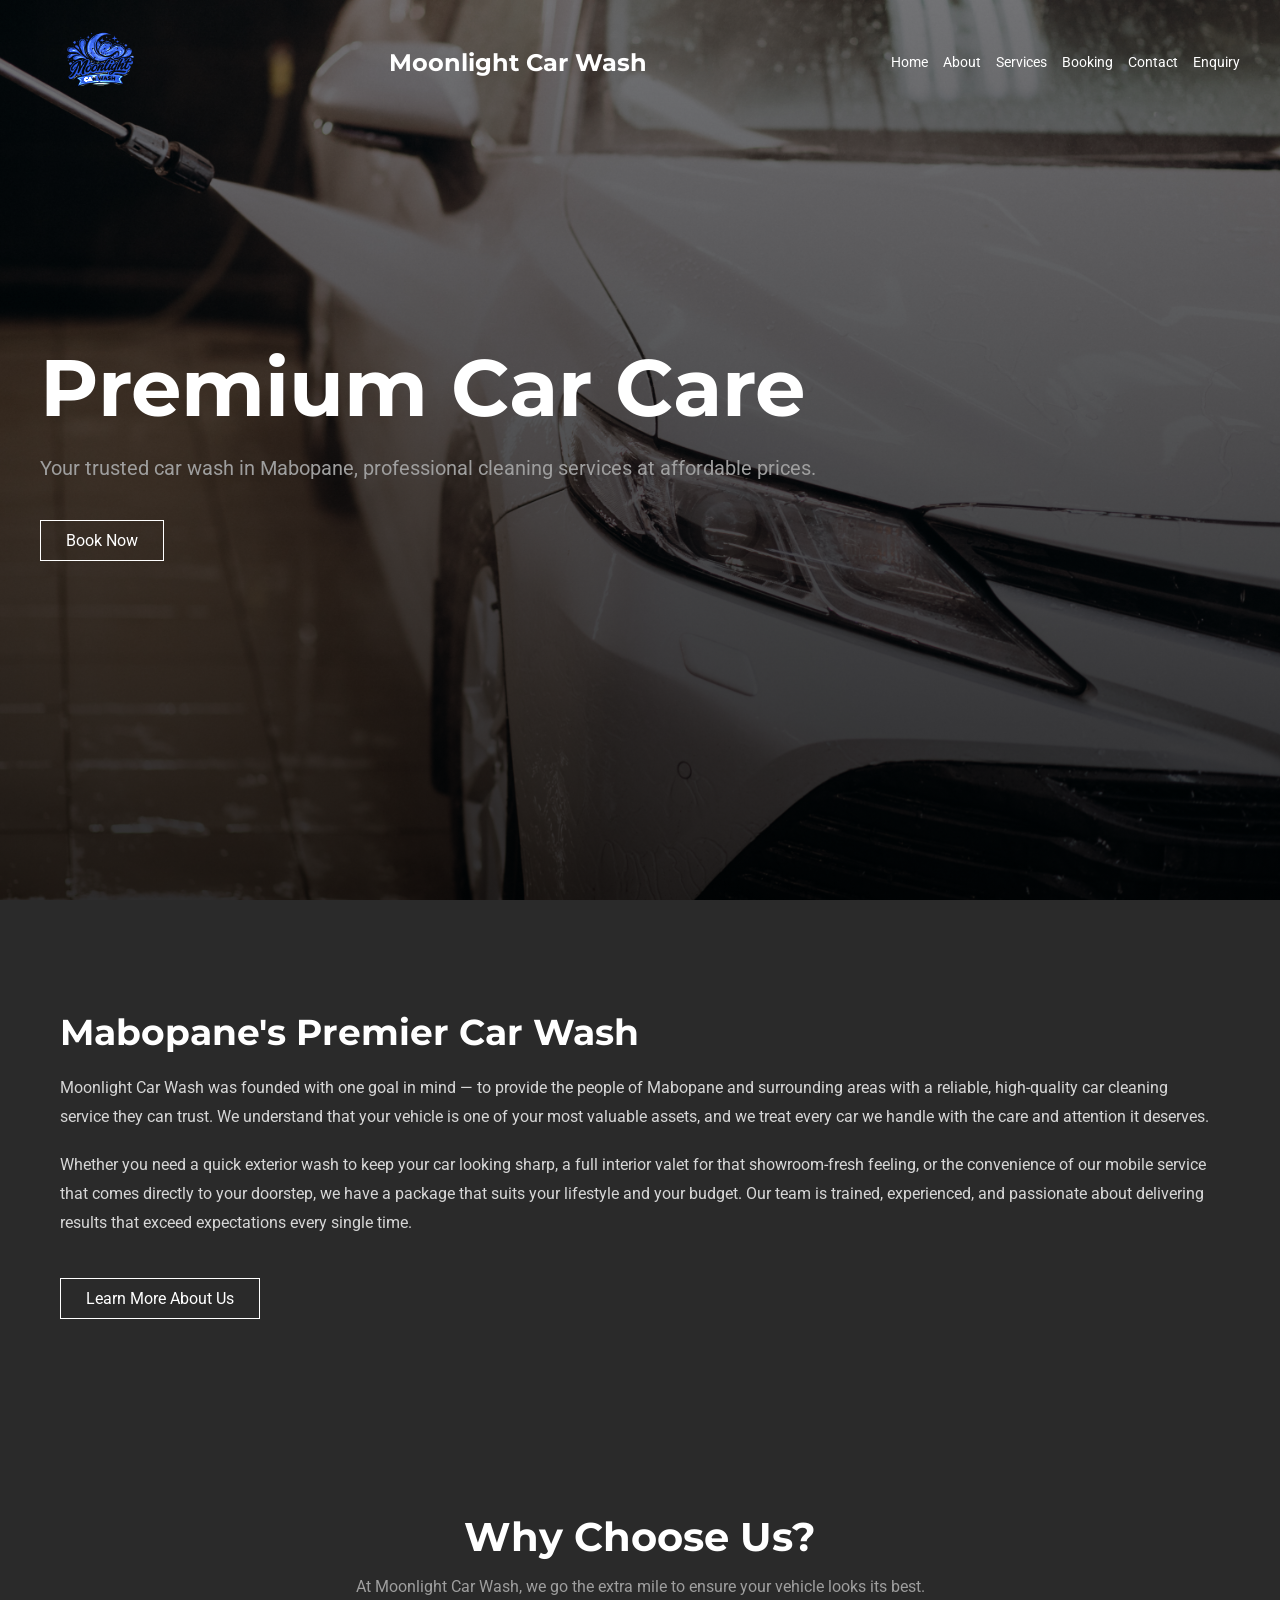
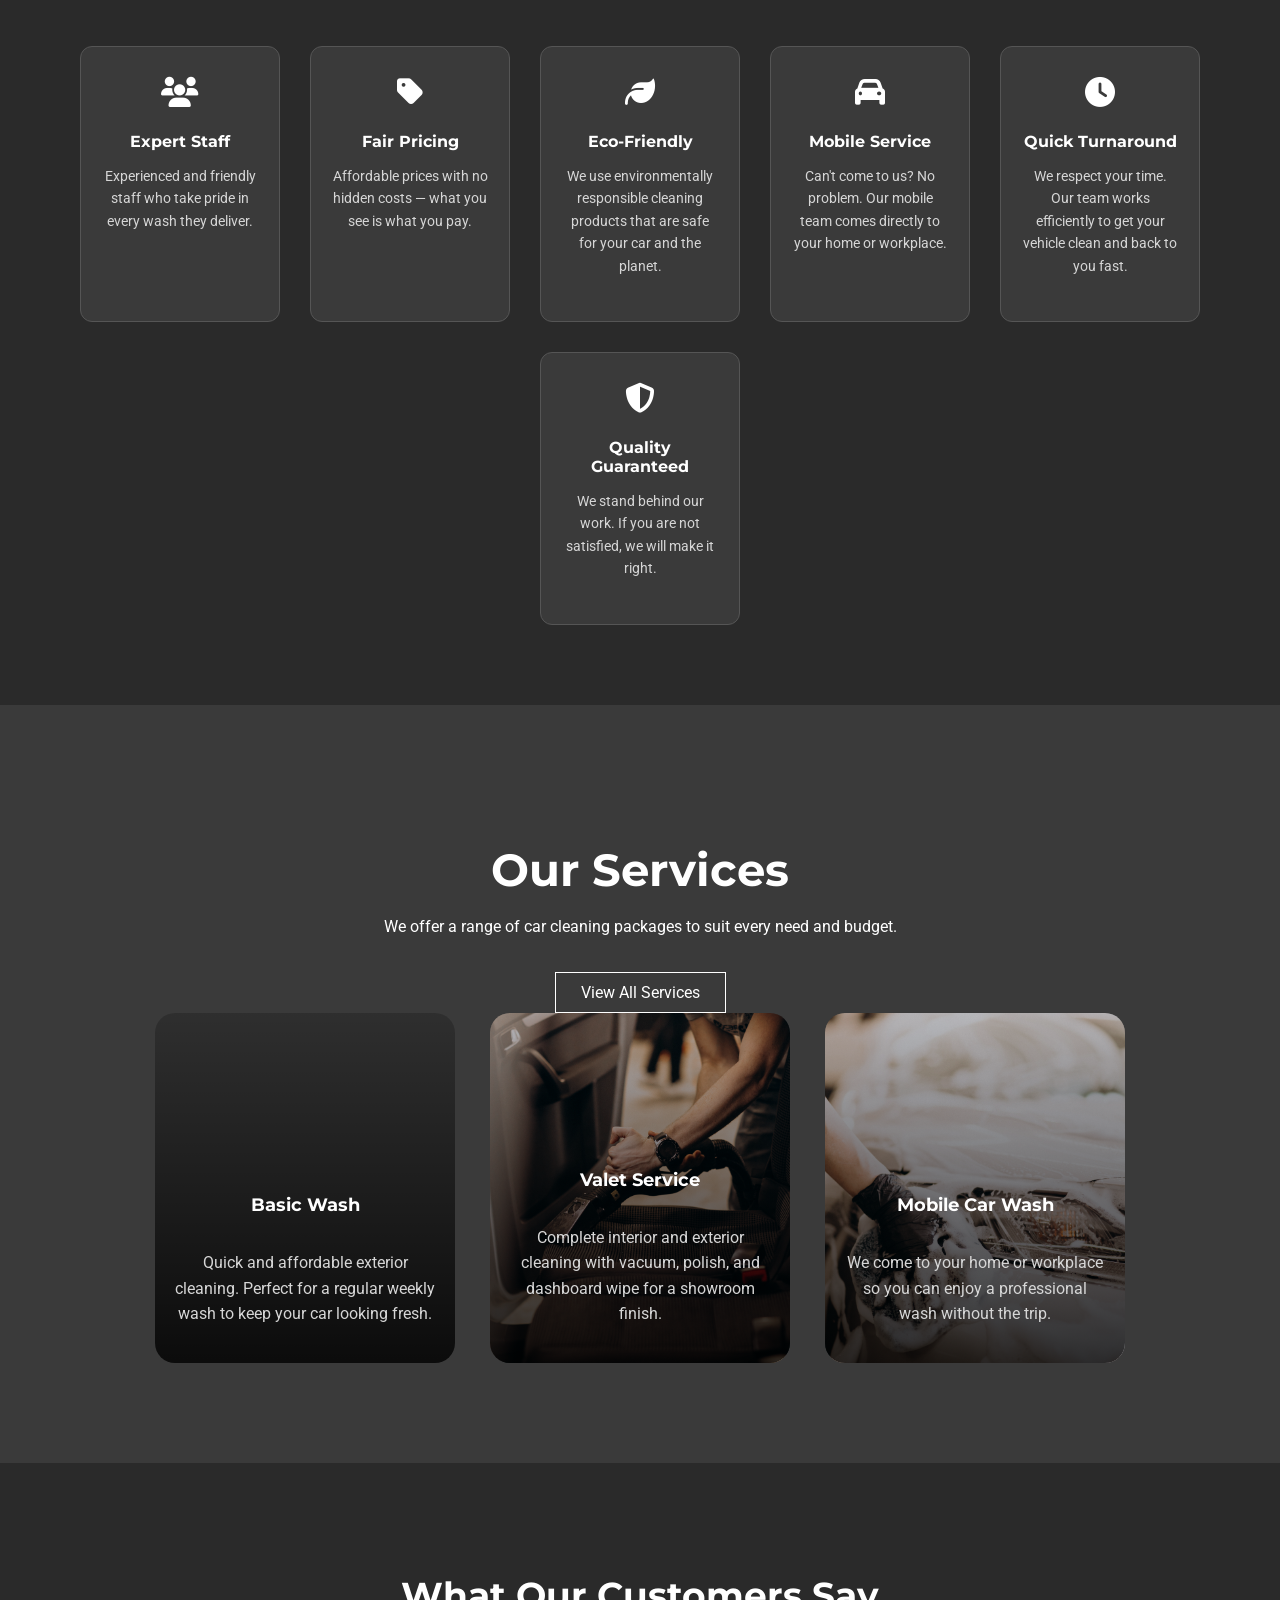
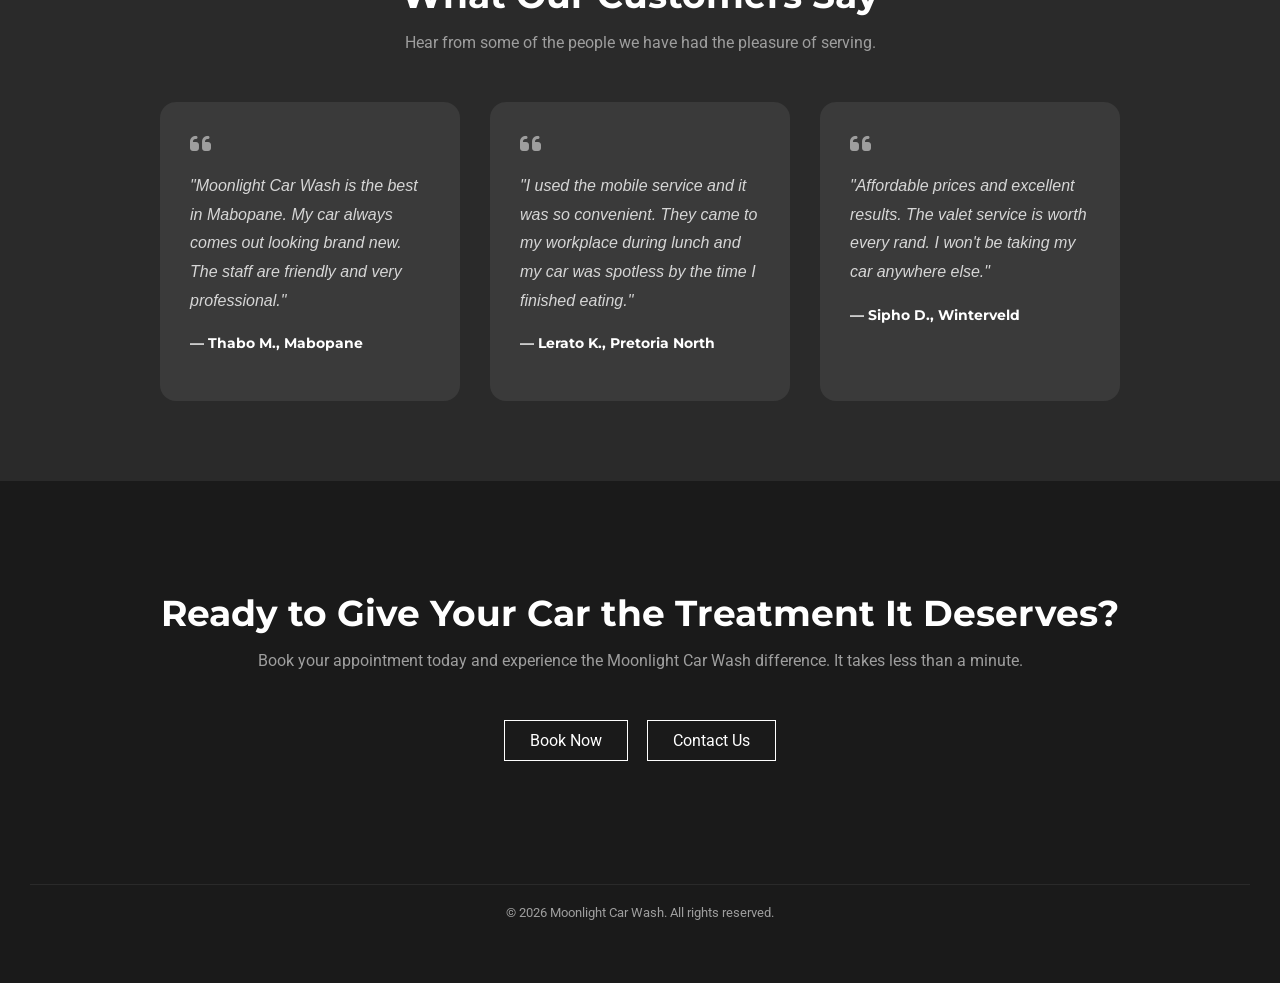
==== commit 6a9add1d: "added enquiry html" ====
--- a/index.html
+++ b/index.html
@@ -32,6 +32,7 @@
             <a href="services.html">Services</a>
             <a href="booking.html">Booking</a>
             <a href="contact.html">Contact</a>
+            <a href="enquiry.html">Enquiry</a>
         </nav>
     </header>
 
--- a/css/style.css
+++ b/css/style.css
@@ -1532,4 +1532,22 @@
     .services-why {
         padding: 60px 20px;
     }
+}
+
+.enquiry-response {
+    margin-top: 30px;
+    background-color: #3a3a3a;
+    border-radius: 12px;
+    padding: 30px;
+    border-left: 4px solid #ffffff;
+}
+
+.enquiry-response h3 {
+    font-size: 20px;
+    margin-bottom: 10px;
+}
+
+.enquiry-response p {
+    color: #d6d6d6;
+    line-height: 1.8;
 }
